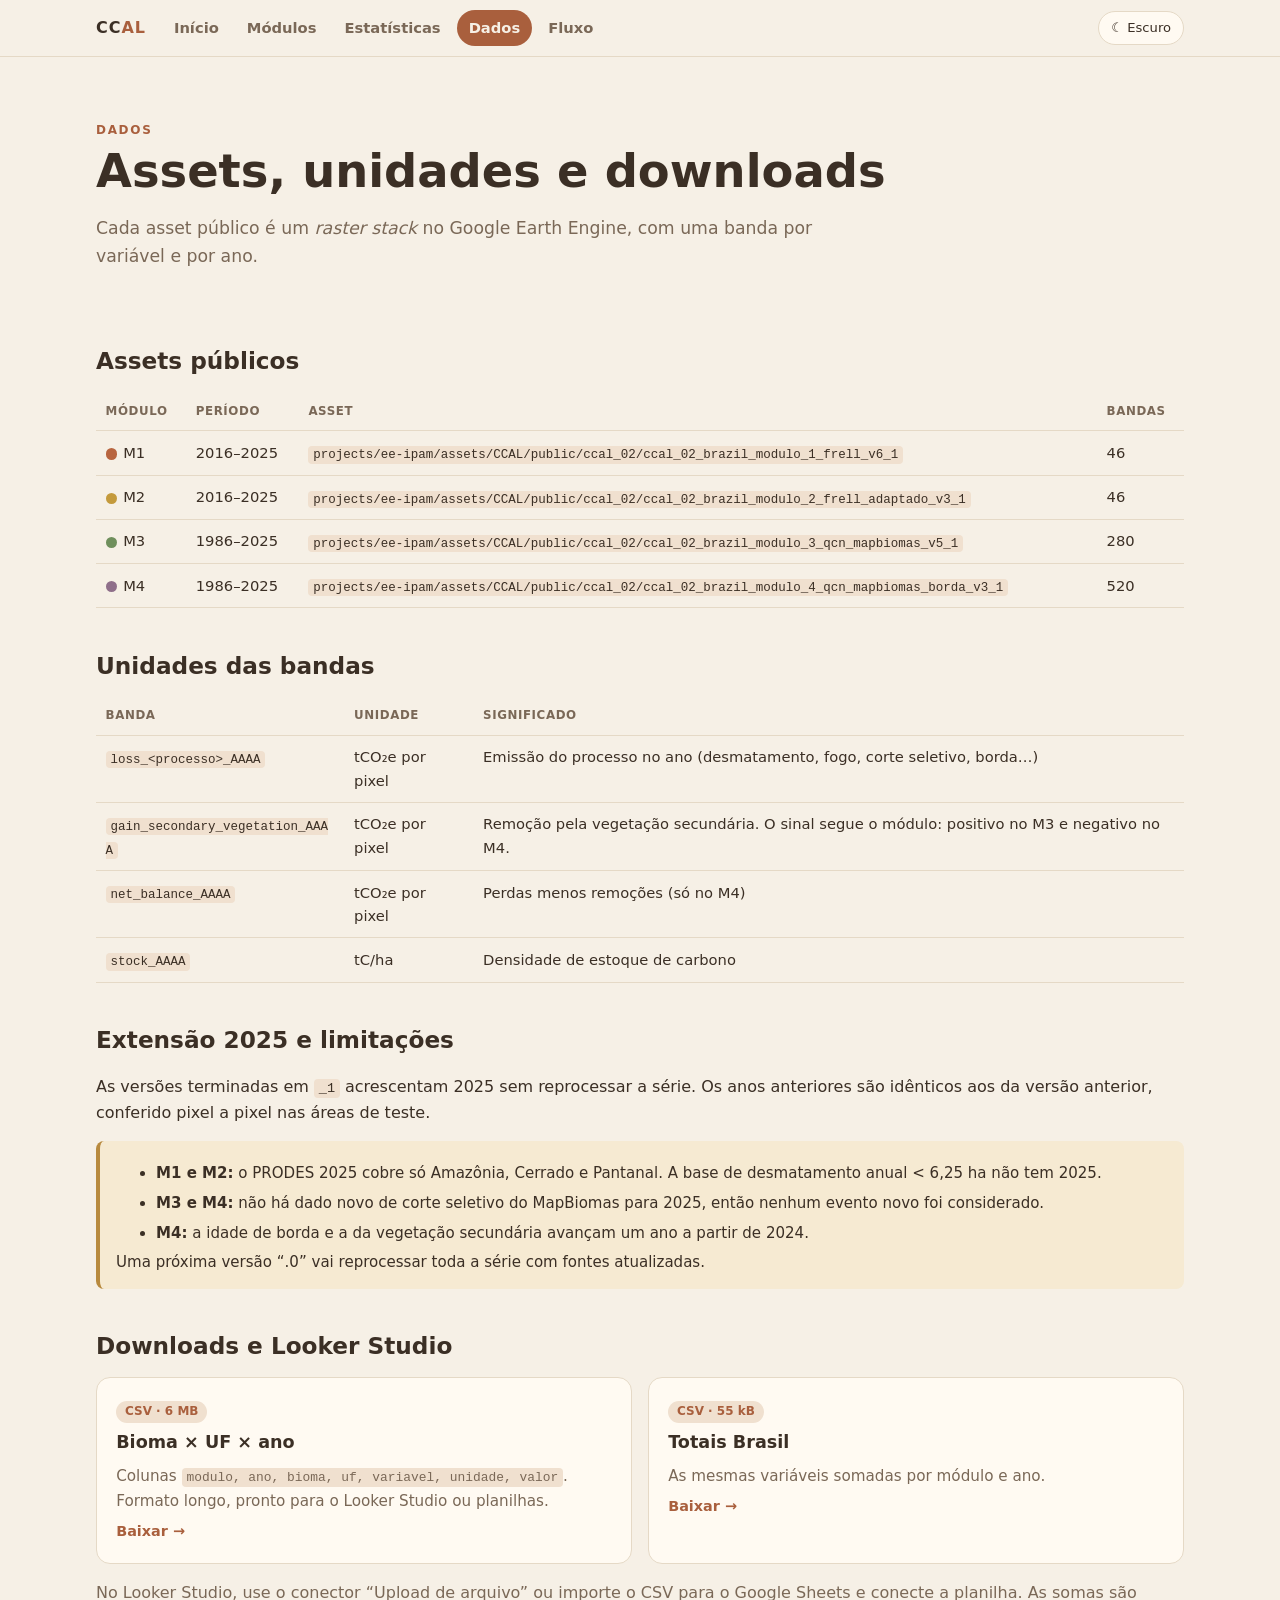
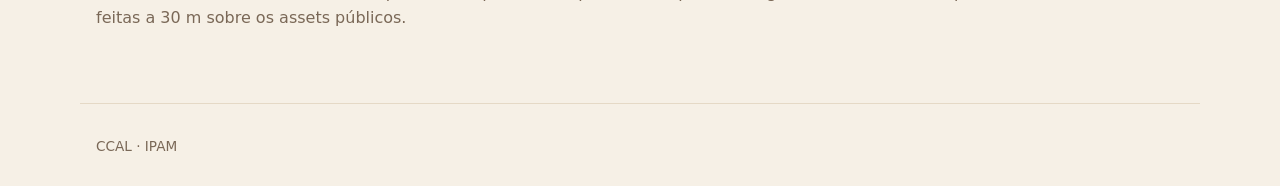
==== docs/dados.html @ ed3338f5 "Site: home com navegação entre páginas (Módulos, Estatísticas, Dados, Fluxo) e CSS/JS comuns Co-Auth" ====
<!doctype html>
<html lang="pt-BR">
<head>
<meta charset="utf-8">
<meta name="viewport" content="width=device-width, initial-scale=1">
<title>CCAL · Dados</title>
<link rel="stylesheet" href="assets/site.css">
</head>
<body>
<script src="assets/site.js"></script>
<main>
  <section class="hero">
    <div class="eyebrow">Dados</div>
    <h1>Assets, unidades e downloads</h1>
    <p class="lead">Cada asset público é um <em>raster stack</em> no Google Earth Engine, com uma banda por variável e por ano.</p>
  </section>

  <h2>Assets públicos</h2>
  <div class="table-wrap"><table>
    <thead><tr><th>Módulo</th><th>Período</th><th>Asset</th><th>Bandas</th></tr></thead>
    <tbody>
      <tr><td><span class="dot" style="background:var(--m1)"></span>M1</td><td>2016–2025</td><td><code>projects/ee-ipam/assets/CCAL/public/ccal_02/ccal_02_brazil_modulo_1_frell_v6_1</code></td><td>46</td></tr>
      <tr><td><span class="dot" style="background:var(--m2)"></span>M2</td><td>2016–2025</td><td><code>projects/ee-ipam/assets/CCAL/public/ccal_02/ccal_02_brazil_modulo_2_frell_adaptado_v3_1</code></td><td>46</td></tr>
      <tr><td><span class="dot" style="background:var(--m3)"></span>M3</td><td>1986–2025</td><td><code>projects/ee-ipam/assets/CCAL/public/ccal_02/ccal_02_brazil_modulo_3_qcn_mapbiomas_v5_1</code></td><td>280</td></tr>
      <tr><td><span class="dot" style="background:var(--m4)"></span>M4</td><td>1986–2025</td><td><code>projects/ee-ipam/assets/CCAL/public/ccal_02/ccal_02_brazil_modulo_4_qcn_mapbiomas_borda_v3_1</code></td><td>520</td></tr>
    </tbody>
  </table></div>

  <h2>Unidades das bandas</h2>
  <div class="table-wrap"><table>
    <thead><tr><th>Banda</th><th>Unidade</th><th>Significado</th></tr></thead>
    <tbody>
      <tr><td><code>loss_&lt;processo&gt;_AAAA</code></td><td>tCO₂e por pixel</td><td>Emissão do processo no ano (desmatamento, fogo, corte seletivo, borda…)</td></tr>
      <tr><td><code>gain_secondary_vegetation_AAAA</code></td><td>tCO₂e por pixel</td><td>Remoção pela vegetação secundária. O sinal segue o módulo: positivo no M3 e negativo no M4.</td></tr>
      <tr><td><code>net_balance_AAAA</code></td><td>tCO₂e por pixel</td><td>Perdas menos remoções (só no M4)</td></tr>
      <tr><td><code>stock_AAAA</code></td><td>tC/ha</td><td>Densidade de estoque de carbono</td></tr>
    </tbody>
  </table></div>

  <h2 id="limitacoes">Extensão 2025 e limitações</h2>
  <p>As versões terminadas em <code>_1</code> acrescentam 2025 sem reprocessar a série. Os anos anteriores são idênticos aos da versão anterior, conferido pixel a pixel nas áreas de teste.</p>
  <div class="note"><ul style="margin:.2rem 0">
    <li><strong>M1 e M2:</strong> o PRODES 2025 cobre só Amazônia, Cerrado e Pantanal. A base de desmatamento anual &lt; 6,25 ha não tem 2025.</li>
    <li><strong>M3 e M4:</strong> não há dado novo de corte seletivo do MapBiomas para 2025, então nenhum evento novo foi considerado.</li>
    <li><strong>M4:</strong> a idade de borda e a da vegetação secundária avançam um ano a partir de 2024.</li>
  </ul>Uma próxima versão “.0” vai reprocessar toda a série com fontes atualizadas.</div>

  <h2>Downloads e Looker Studio</h2>
  <div class="grid">
    <a class="card" href="data/ccal_estatisticas_bioma_uf.csv"><span class="tag">CSV · 6 MB</span><h3>Bioma × UF × ano</h3><p>Colunas <code>modulo, ano, bioma, uf, variavel, unidade, valor</code>. Formato longo, pronto para o Looker Studio ou planilhas.</p><span class="go">Baixar →</span></a>
    <a class="card" href="data/ccal_estatisticas_brasil.csv"><span class="tag">CSV · 55 kB</span><h3>Totais Brasil</h3><p>As mesmas variáveis somadas por módulo e ano.</p><span class="go">Baixar →</span></a>
  </div>
  <p class="muted">No Looker Studio, use o conector “Upload de arquivo” ou importe o CSV para o Google Sheets e conecte a planilha. As somas são feitas a 30 m sobre os assets públicos.</p>
</main>
<footer>CCAL · IPAM</footer>
</body>
</html>
---- docs/assets/site.css ----
:root{--ink:#3b2f25;--muted:#7a6857;--paper:#f6f0e6;--card:#fffaf2;--line:#e5d9c6;--accent:#a95f3d;--soft:#f0e0cf;
--amber:#b88a3e;--amber-soft:#f6ead2;--m1:#b8653f;--m2:#c49a3c;--m3:#6f8f5c;--m4:#8f6f8a}
:root[data-theme=dark]{--ink:#f1e6d6;--muted:#c4b29d;--paper:#352b24;--card:#41352c;--line:#5a4a3d;--accent:#e2a17c;--soft:#4d3d31;
--amber:#d9b26a;--amber-soft:#4a3d2a;--m1:#e59a72;--m2:#e2c06f;--m3:#a9c58f;--m4:#c9a3c2}
*{box-sizing:border-box}
body{margin:0;background:var(--paper);color:var(--ink);font:16px/1.6 system-ui,-apple-system,"Segoe UI",sans-serif}
a{color:var(--accent)}
.top{position:sticky;top:0;z-index:10;background:var(--paper);border-bottom:1px solid var(--line)}
.top-in{max-width:1120px;margin:auto;padding:.6rem 1rem;display:flex;align-items:center;gap:1rem}
.brand{font-weight:800;letter-spacing:.06em;text-decoration:none;color:var(--ink);white-space:nowrap}
.brand span{color:var(--accent)}
.top nav{display:flex;gap:.25rem;overflow-x:auto;flex:1;scrollbar-width:none}
.top nav a{padding:.4rem .75rem;border-radius:999px;text-decoration:none;color:var(--muted);font-weight:650;font-size:.92rem;white-space:nowrap}
.top nav a:hover{background:var(--soft);color:var(--ink)}
.top nav a[aria-current=page]{background:var(--accent);color:var(--paper)}
.theme{border:1px solid var(--line);background:var(--card);color:var(--ink);border-radius:999px;padding:.35rem .75rem;font:inherit;font-size:.82rem;cursor:pointer;white-space:nowrap}
main,.wrap{max-width:1120px;margin:auto;padding:1.5rem 1rem 3.5rem}
.hero{padding:2.5rem 0 1rem}
.eyebrow{text-transform:uppercase;letter-spacing:.14em;font-size:.75rem;font-weight:750;color:var(--accent)}
h1{font-size:clamp(1.8rem,4.5vw,2.9rem);line-height:1.12;margin:.4rem 0 1rem}
h2{font-size:1.45rem;margin:2.4rem 0 .8rem}
.lead{max-width:70ch;color:var(--muted);font-size:1.08rem}
.muted{color:var(--muted)}
.grid{display:grid;grid-template-columns:repeat(auto-fit,minmax(240px,1fr));gap:1rem}
.card{background:var(--card);border:1px solid var(--line);border-radius:14px;padding:1.2rem;margin:0}
.card h3{margin:.3rem 0 .5rem;font-size:1.1rem}
.card p{margin:.3rem 0;color:var(--muted);font-size:.95rem}
a.card{text-decoration:none;color:var(--ink);display:block;transition:transform .15s,border-color .15s}
a.card:hover{transform:translateY(-2px);border-color:var(--accent)}
a.card .go{color:var(--accent);font-weight:700;font-size:.9rem}
.tag{display:inline-block;font-size:.75rem;font-weight:700;padding:.1rem .55rem;border-radius:99px;background:var(--soft);color:var(--accent)}
.dot{display:inline-block;width:.7rem;height:.7rem;border-radius:50%;margin-right:.4rem;vertical-align:middle}
.cta{display:flex;flex-wrap:wrap;gap:.7rem;margin-top:1.4rem}
.cta a{padding:.65rem 1.1rem;border-radius:999px;border:1px solid var(--accent);text-decoration:none;font-weight:700}
.cta a.primary{background:var(--accent);color:var(--paper)}
code{font-size:.85em;background:var(--soft);padding:.1rem .3rem;border-radius:4px;overflow-wrap:anywhere}
.table-wrap{overflow-x:auto}
table{width:100%;border-collapse:collapse;font-size:.92rem;min-width:560px}
th,td{text-align:left;padding:.6rem;border-bottom:1px solid var(--line);vertical-align:top}
th{font-size:.74rem;text-transform:uppercase;letter-spacing:.05em;color:var(--muted)}
.note{background:var(--amber-soft);border-left:4px solid var(--amber);padding:.9rem 1rem;border-radius:8px;font-size:.94rem}
ol li,ul li{margin:.35rem 0}
footer{max-width:1120px;margin:auto;padding:2rem 1rem;color:var(--muted);font-size:.85rem;border-top:1px solid var(--line)}
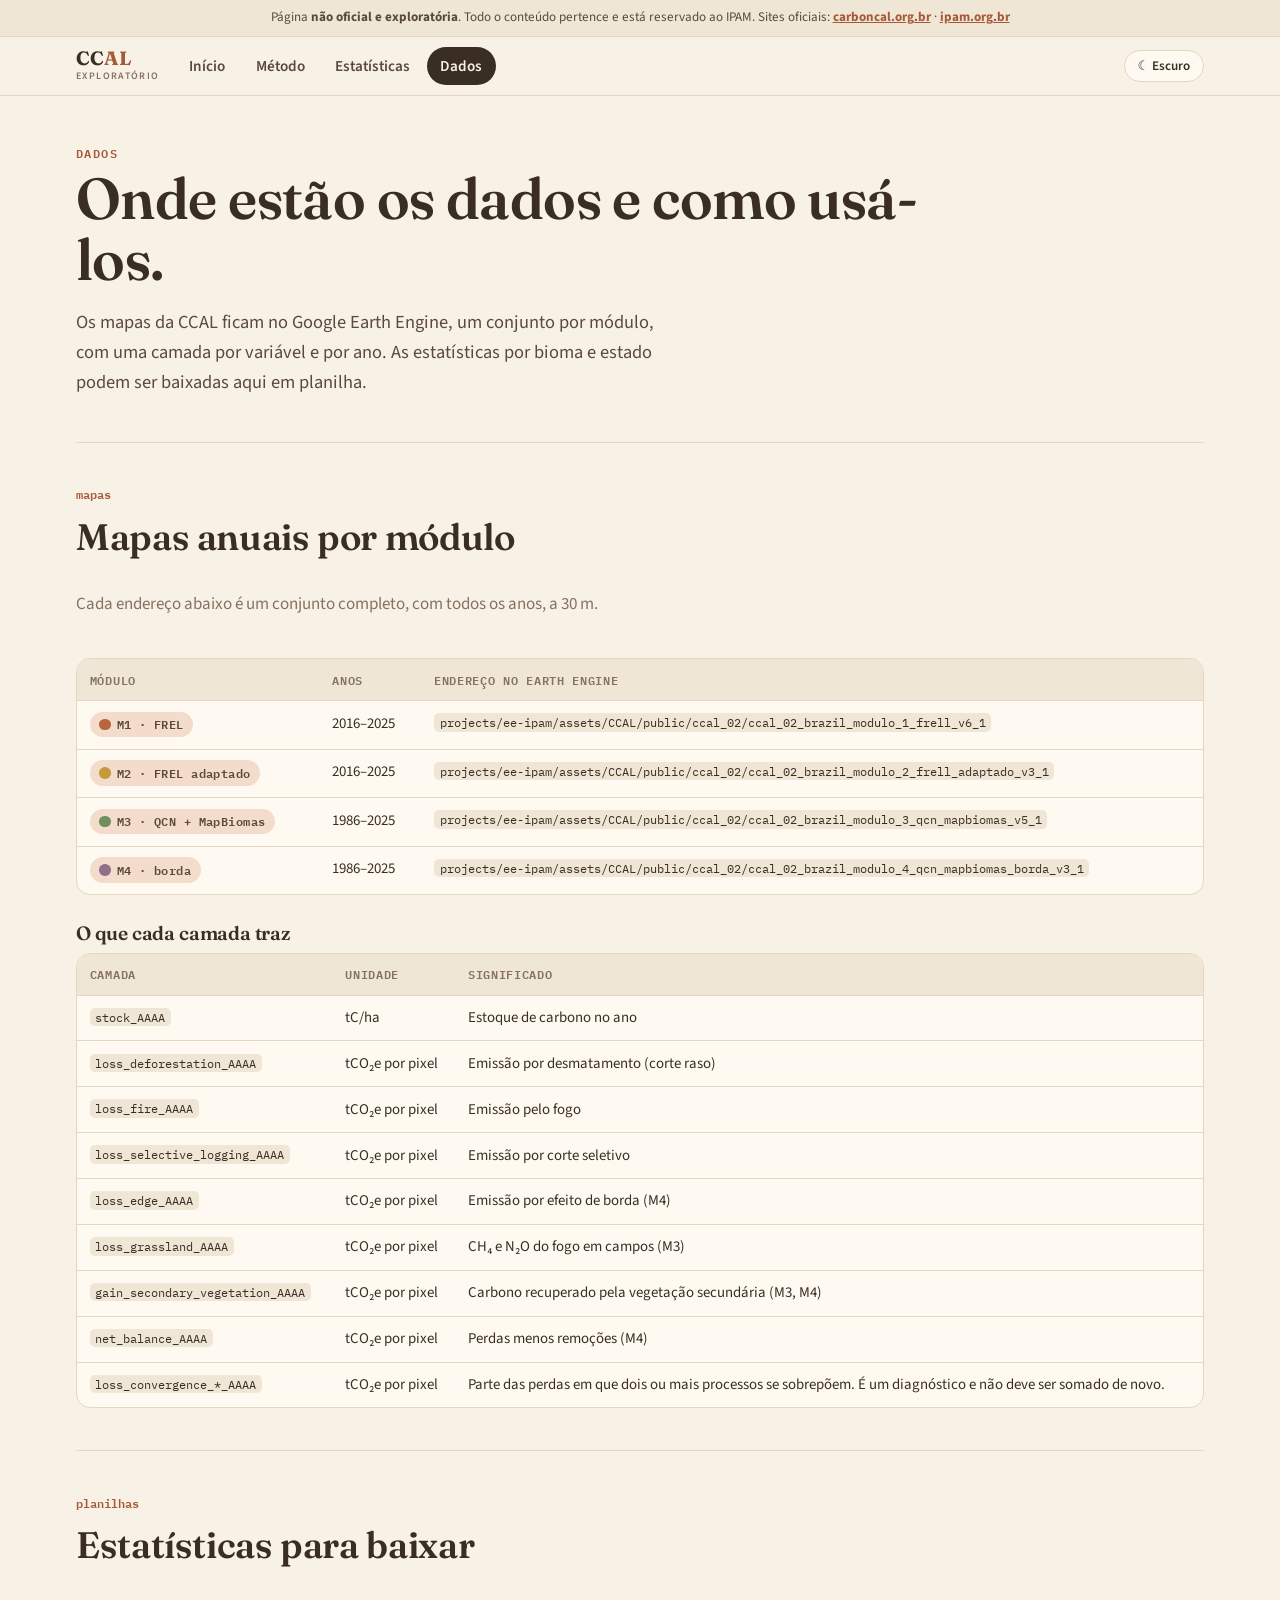
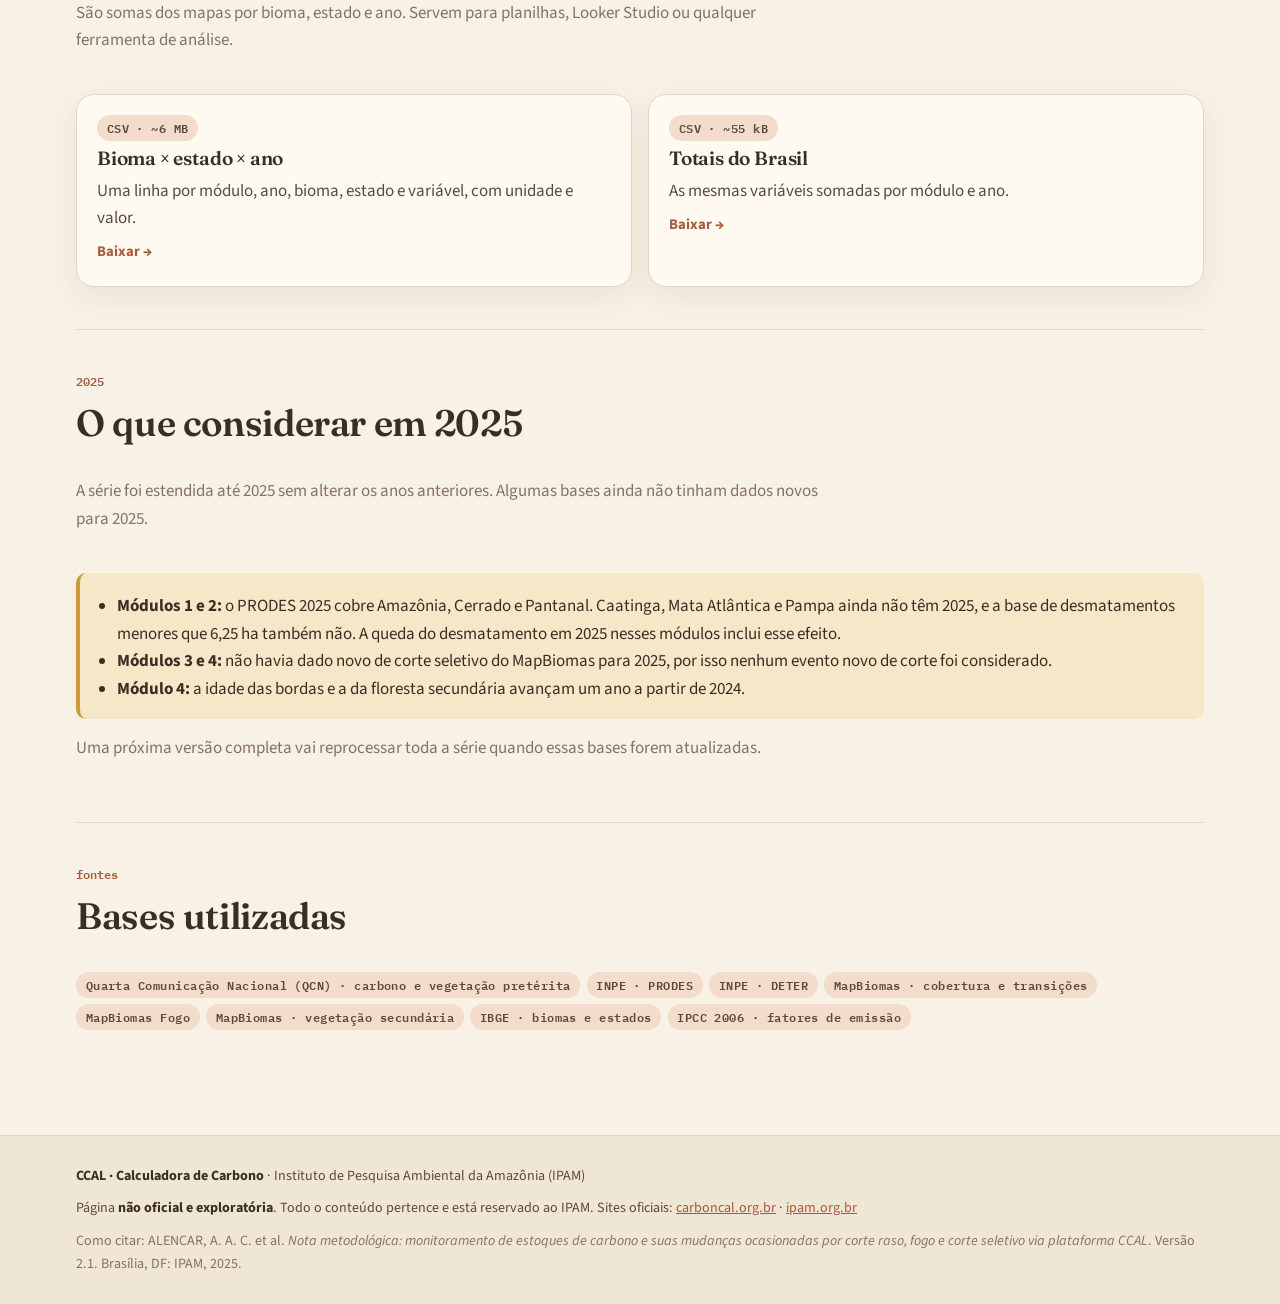
==== commit 2a8a7334: "Site exploratório reestruturado para público externo - Início, Método, Estatísticas e Dados; aviso d" ====
--- a/docs/dados.html
+++ b/docs/dados.html
@@ -4,6 +4,8 @@
 <meta charset="utf-8">
 <meta name="viewport" content="width=device-width, initial-scale=1">
 <title>CCAL · Dados</title>
+<link rel="preconnect" href="https://fonts.googleapis.com"><link rel="preconnect" href="https://fonts.gstatic.com" crossorigin>
+<link href="https://fonts.googleapis.com/css2?family=Fraunces:opsz,wght@9..144,500;9..144,600&family=IBM+Plex+Mono:wght@500;600&family=Source+Sans+3:wght@400;600;700&display=swap" rel="stylesheet">
 <link rel="stylesheet" href="assets/site.css">
 </head>
 <body>
@@ -11,47 +13,67 @@
 <main>
   <section class="hero">
     <div class="eyebrow">Dados</div>
-    <h1>Assets, unidades e downloads</h1>
-    <p class="lead">Cada asset público é um <em>raster stack</em> no Google Earth Engine, com uma banda por variável e por ano.</p>
+    <h1>Onde estão os dados e como usá-los.</h1>
+    <p class="lead">Os mapas da CCAL ficam no Google Earth Engine, um conjunto por módulo, com uma camada por variável e por ano. As estatísticas por bioma e estado podem ser baixadas aqui em planilha.</p>
   </section>
 
-  <h2>Assets públicos</h2>
-  <div class="table-wrap"><table>
-    <thead><tr><th>Módulo</th><th>Período</th><th>Asset</th><th>Bandas</th></tr></thead>
-    <tbody>
-      <tr><td><span class="dot" style="background:var(--m1)"></span>M1</td><td>2016–2025</td><td><code>projects/ee-ipam/assets/CCAL/public/ccal_02/ccal_02_brazil_modulo_1_frell_v6_1</code></td><td>46</td></tr>
-      <tr><td><span class="dot" style="background:var(--m2)"></span>M2</td><td>2016–2025</td><td><code>projects/ee-ipam/assets/CCAL/public/ccal_02/ccal_02_brazil_modulo_2_frell_adaptado_v3_1</code></td><td>46</td></tr>
-      <tr><td><span class="dot" style="background:var(--m3)"></span>M3</td><td>1986–2025</td><td><code>projects/ee-ipam/assets/CCAL/public/ccal_02/ccal_02_brazil_modulo_3_qcn_mapbiomas_v5_1</code></td><td>280</td></tr>
-      <tr><td><span class="dot" style="background:var(--m4)"></span>M4</td><td>1986–2025</td><td><code>projects/ee-ipam/assets/CCAL/public/ccal_02/ccal_02_brazil_modulo_4_qcn_mapbiomas_borda_v3_1</code></td><td>520</td></tr>
-    </tbody>
-  </table></div>
+  <section class="block">
+    <div class="sec-head"><span class="num">mapas</span><h2>Mapas anuais por módulo</h2>
+      <p class="muted">Cada endereço abaixo é um conjunto completo, com todos os anos, a 30 m.</p></div>
+    <div class="table-wrap"><table>
+      <thead><tr><th>Módulo</th><th>Anos</th><th>Endereço no Earth Engine</th></tr></thead>
+      <tbody>
+        <tr><td><span class="tag"><i class="dot" style="background:var(--m1)"></i>M1 · FREL</span></td><td>2016–2025</td><td><code>projects/ee-ipam/assets/CCAL/public/ccal_02/ccal_02_brazil_modulo_1_frell_v6_1</code></td></tr>
+        <tr><td><span class="tag"><i class="dot" style="background:var(--m2)"></i>M2 · FREL adaptado</span></td><td>2016–2025</td><td><code>projects/ee-ipam/assets/CCAL/public/ccal_02/ccal_02_brazil_modulo_2_frell_adaptado_v3_1</code></td></tr>
+        <tr><td><span class="tag"><i class="dot" style="background:var(--m3)"></i>M3 · QCN + MapBiomas</span></td><td>1986–2025</td><td><code>projects/ee-ipam/assets/CCAL/public/ccal_02/ccal_02_brazil_modulo_3_qcn_mapbiomas_v5_1</code></td></tr>
+        <tr><td><span class="tag"><i class="dot" style="background:var(--m4)"></i>M4 · borda</span></td><td>1986–2025</td><td><code>projects/ee-ipam/assets/CCAL/public/ccal_02/ccal_02_brazil_modulo_4_qcn_mapbiomas_borda_v3_1</code></td></tr>
+      </tbody>
+    </table></div>
+    <h3 style="margin-top:1.6rem">O que cada camada traz</h3>
+    <div class="table-wrap"><table>
+      <thead><tr><th>Camada</th><th>Unidade</th><th>Significado</th></tr></thead>
+      <tbody>
+        <tr><td><code>stock_AAAA</code></td><td>tC/ha</td><td>Estoque de carbono no ano</td></tr>
+        <tr><td><code>loss_deforestation_AAAA</code></td><td>tCO₂e por pixel</td><td>Emissão por desmatamento (corte raso)</td></tr>
+        <tr><td><code>loss_fire_AAAA</code></td><td>tCO₂e por pixel</td><td>Emissão pelo fogo</td></tr>
+        <tr><td><code>loss_selective_logging_AAAA</code></td><td>tCO₂e por pixel</td><td>Emissão por corte seletivo</td></tr>
+        <tr><td><code>loss_edge_AAAA</code></td><td>tCO₂e por pixel</td><td>Emissão por efeito de borda (M4)</td></tr>
+        <tr><td><code>loss_grassland_AAAA</code></td><td>tCO₂e por pixel</td><td>CH₄ e N₂O do fogo em campos (M3)</td></tr>
+        <tr><td><code>gain_secondary_vegetation_AAAA</code></td><td>tCO₂e por pixel</td><td>Carbono recuperado pela vegetação secundária (M3, M4)</td></tr>
+        <tr><td><code>net_balance_AAAA</code></td><td>tCO₂e por pixel</td><td>Perdas menos remoções (M4)</td></tr>
+        <tr><td><code>loss_convergence_*_AAAA</code></td><td>tCO₂e por pixel</td><td>Parte das perdas em que dois ou mais processos se sobrepõem. É um diagnóstico e não deve ser somado de novo.</td></tr>
+      </tbody>
+    </table></div>
+  </section>
 
-  <h2>Unidades das bandas</h2>
-  <div class="table-wrap"><table>
-    <thead><tr><th>Banda</th><th>Unidade</th><th>Significado</th></tr></thead>
-    <tbody>
-      <tr><td><code>loss_&lt;processo&gt;_AAAA</code></td><td>tCO₂e por pixel</td><td>Emissão do processo no ano (desmatamento, fogo, corte seletivo, borda…)</td></tr>
-      <tr><td><code>gain_secondary_vegetation_AAAA</code></td><td>tCO₂e por pixel</td><td>Remoção pela vegetação secundária. O sinal segue o módulo: positivo no M3 e negativo no M4.</td></tr>
-      <tr><td><code>net_balance_AAAA</code></td><td>tCO₂e por pixel</td><td>Perdas menos remoções (só no M4)</td></tr>
-      <tr><td><code>stock_AAAA</code></td><td>tC/ha</td><td>Densidade de estoque de carbono</td></tr>
-    </tbody>
-  </table></div>
+  <section class="block" id="planilhas">
+    <div class="sec-head"><span class="num">planilhas</span><h2>Estatísticas para baixar</h2>
+      <p class="muted">São somas dos mapas por bioma, estado e ano. Servem para planilhas, Looker Studio ou qualquer ferramenta de análise.</p></div>
+    <div class="grid two">
+      <a class="card" href="data/ccal_estatisticas_bioma_uf.csv"><span class="tag">CSV · ~6 MB</span><h3>Bioma × estado × ano</h3><p>Uma linha por módulo, ano, bioma, estado e variável, com unidade e valor.</p><span class="go">Baixar →</span></a>
+      <a class="card" href="data/ccal_estatisticas_brasil.csv"><span class="tag">CSV · ~55 kB</span><h3>Totais do Brasil</h3><p>As mesmas variáveis somadas por módulo e ano.</p><span class="go">Baixar →</span></a>
+    </div>
+  </section>
 
-  <h2 id="limitacoes">Extensão 2025 e limitações</h2>
-  <p>As versões terminadas em <code>_1</code> acrescentam 2025 sem reprocessar a série. Os anos anteriores são idênticos aos da versão anterior, conferido pixel a pixel nas áreas de teste.</p>
-  <div class="note"><ul style="margin:.2rem 0">
-    <li><strong>M1 e M2:</strong> o PRODES 2025 cobre só Amazônia, Cerrado e Pantanal. A base de desmatamento anual &lt; 6,25 ha não tem 2025.</li>
-    <li><strong>M3 e M4:</strong> não há dado novo de corte seletivo do MapBiomas para 2025, então nenhum evento novo foi considerado.</li>
-    <li><strong>M4:</strong> a idade de borda e a da vegetação secundária avançam um ano a partir de 2024.</li>
-  </ul>Uma próxima versão “.0” vai reprocessar toda a série com fontes atualizadas.</div>
+  <section class="block" id="limitacoes">
+    <div class="sec-head"><span class="num">2025</span><h2>O que considerar em 2025</h2>
+      <p class="muted">A série foi estendida até 2025 sem alterar os anos anteriores. Algumas bases ainda não tinham dados novos para 2025.</p></div>
+    <div class="note"><ul>
+      <li><strong>Módulos 1 e 2:</strong> o PRODES 2025 cobre Amazônia, Cerrado e Pantanal. Caatinga, Mata Atlântica e Pampa ainda não têm 2025, e a base de desmatamentos menores que 6,25 ha também não. A queda do desmatamento em 2025 nesses módulos inclui esse efeito.</li>
+      <li><strong>Módulos 3 e 4:</strong> não havia dado novo de corte seletivo do MapBiomas para 2025, por isso nenhum evento novo de corte foi considerado.</li>
+      <li><strong>Módulo 4:</strong> a idade das bordas e a da floresta secundária avançam um ano a partir de 2024.</li>
+    </ul></div>
+    <p class="muted" style="margin-top:1rem">Uma próxima versão completa vai reprocessar toda a série quando essas bases forem atualizadas.</p>
+  </section>
 
-  <h2>Downloads e Looker Studio</h2>
-  <div class="grid">
-    <a class="card" href="data/ccal_estatisticas_bioma_uf.csv"><span class="tag">CSV · 6 MB</span><h3>Bioma × UF × ano</h3><p>Colunas <code>modulo, ano, bioma, uf, variavel, unidade, valor</code>. Formato longo, pronto para o Looker Studio ou planilhas.</p><span class="go">Baixar →</span></a>
-    <a class="card" href="data/ccal_estatisticas_brasil.csv"><span class="tag">CSV · 55 kB</span><h3>Totais Brasil</h3><p>As mesmas variáveis somadas por módulo e ano.</p><span class="go">Baixar →</span></a>
-  </div>
-  <p class="muted">No Looker Studio, use o conector “Upload de arquivo” ou importe o CSV para o Google Sheets e conecte a planilha. As somas são feitas a 30 m sobre os assets públicos.</p>
+  <section class="block">
+    <div class="sec-head"><span class="num">fontes</span><h2>Bases utilizadas</h2></div>
+    <div class="chips">
+      <span class="tag">Quarta Comunicação Nacional (QCN) · carbono e vegetação pretérita</span><span class="tag">INPE · PRODES</span><span class="tag">INPE · DETER</span>
+      <span class="tag">MapBiomas · cobertura e transições</span><span class="tag">MapBiomas Fogo</span><span class="tag">MapBiomas · vegetação secundária</span>
+      <span class="tag">IBGE · biomas e estados</span><span class="tag">IPCC 2006 · fatores de emissão</span>
+    </div>
+  </section>
 </main>
-<footer>CCAL · IPAM</footer>
 </body>
 </html>
--- a/docs/assets/site.css
+++ b/docs/assets/site.css
@@ -1,43 +1,86 @@
-:root{--ink:#3b2f25;--muted:#7a6857;--paper:#f6f0e6;--card:#fffaf2;--line:#e5d9c6;--accent:#a95f3d;--soft:#f0e0cf;
---amber:#b88a3e;--amber-soft:#f6ead2;--m1:#b8653f;--m2:#c49a3c;--m3:#6f8f5c;--m4:#8f6f8a}
-:root[data-theme=dark]{--ink:#f1e6d6;--muted:#c4b29d;--paper:#352b24;--card:#41352c;--line:#5a4a3d;--accent:#e2a17c;--soft:#4d3d31;
---amber:#d9b26a;--amber-soft:#4a3d2a;--m1:#e59a72;--m2:#e2c06f;--m3:#a9c58f;--m4:#c9a3c2}
+/* CCAL · site exploratório. Tema claro terroso/pastel (padrão) e escuro terroso. */
+:root{
+  --ink:#3a2e24;--ink-2:#5b4a3b;--muted:#86725f;--paper:#f7f1e6;--paper-2:#efe6d6;--card:#fffaf1;--line:#e4d6c0;
+  --accent:#a65a38;--accent-soft:#f3dccb;--sand:#e9d8b9;
+  --clay:#b8653f;--ochre:#c49a3c;--sage:#6f8f5c;--mauve:#8f6f8a;--sky:#6f8fa6;--rose:#c27b7b;
+  --m1:var(--clay);--m2:var(--ochre);--m3:var(--sage);--m4:var(--mauve);
+  --fire:#c8642f;--logging:#8a6a3f;--defor:#7a3f2c;--regen:#6f8f5c;--edge:#8f6f8a;--grass:#c9a54a;--stock:#5d7f6e;
+  --warn-bg:#f6e7c8;--warn-line:#c99a3e;
+  --shadow:0 10px 30px rgba(90,60,30,.08);
+  --display:"Fraunces",Georgia,"Times New Roman",serif;
+  --body:"Source Sans 3",system-ui,-apple-system,"Segoe UI",sans-serif;
+  --mono:"IBM Plex Mono",ui-monospace,Consolas,monospace;
+}
+:root[data-theme=dark]{
+  --ink:#f2e7d7;--ink-2:#e0d0bb;--muted:#c3ae96;--paper:#33291f;--paper-2:#3b3026;--card:#43372c;--line:#5c4b3c;
+  --accent:#e3a37d;--accent-soft:#5a4232;--sand:#5a4a37;
+  --clay:#e39a74;--ochre:#e2c06f;--sage:#a9c58f;--mauve:#c9a3c2;--sky:#a3bfd2;--rose:#e0a3a3;
+  --fire:#ee9a64;--logging:#d2ad78;--defor:#e08b6f;--regen:#a9c58f;--edge:#c9a3c2;--grass:#e6c977;--stock:#9cc3b0;
+  --warn-bg:#4d3d26;--warn-line:#d9b26a;--shadow:0 10px 30px rgba(0,0,0,.25);
+}
 *{box-sizing:border-box}
-body{margin:0;background:var(--paper);color:var(--ink);font:16px/1.6 system-ui,-apple-system,"Segoe UI",sans-serif}
+html{scroll-behavior:smooth}
+body{margin:0;background:var(--paper);color:var(--ink);font:17px/1.62 var(--body);-webkit-font-smoothing:antialiased}
 a{color:var(--accent)}
-.top{position:sticky;top:0;z-index:10;background:var(--paper);border-bottom:1px solid var(--line)}
-.top-in{max-width:1120px;margin:auto;padding:.6rem 1rem;display:flex;align-items:center;gap:1rem}
-.brand{font-weight:800;letter-spacing:.06em;text-decoration:none;color:var(--ink);white-space:nowrap}
+img,svg{max-width:100%}
+.notice{background:var(--paper-2);border-bottom:1px solid var(--line);color:var(--ink-2);font-size:.82rem;text-align:center;padding:.45rem 1rem}
+.notice a{font-weight:700}
+.top{position:sticky;top:0;z-index:20;background:color-mix(in srgb,var(--paper) 92%,transparent);backdrop-filter:blur(8px);border-bottom:1px solid var(--line)}
+.top-in{max-width:1160px;margin:auto;padding:.65rem 1rem;display:flex;align-items:center;gap:1rem}
+.brand{font:700 1.2rem/1 var(--display);text-decoration:none;color:var(--ink);white-space:nowrap}
 .brand span{color:var(--accent)}
-.top nav{display:flex;gap:.25rem;overflow-x:auto;flex:1;scrollbar-width:none}
-.top nav a{padding:.4rem .75rem;border-radius:999px;text-decoration:none;color:var(--muted);font-weight:650;font-size:.92rem;white-space:nowrap}
-.top nav a:hover{background:var(--soft);color:var(--ink)}
-.top nav a[aria-current=page]{background:var(--accent);color:var(--paper)}
-.theme{border:1px solid var(--line);background:var(--card);color:var(--ink);border-radius:999px;padding:.35rem .75rem;font:inherit;font-size:.82rem;cursor:pointer;white-space:nowrap}
-main,.wrap{max-width:1120px;margin:auto;padding:1.5rem 1rem 3.5rem}
-.hero{padding:2.5rem 0 1rem}
-.eyebrow{text-transform:uppercase;letter-spacing:.14em;font-size:.75rem;font-weight:750;color:var(--accent)}
-h1{font-size:clamp(1.8rem,4.5vw,2.9rem);line-height:1.12;margin:.4rem 0 1rem}
-h2{font-size:1.45rem;margin:2.4rem 0 .8rem}
-.lead{max-width:70ch;color:var(--muted);font-size:1.08rem}
+.brand small{display:block;font:600 .62rem/1.2 var(--body);letter-spacing:.14em;text-transform:uppercase;color:var(--muted);margin-top:.2rem}
+.top nav{display:flex;gap:.2rem;overflow-x:auto;flex:1;scrollbar-width:none}
+.top nav a{padding:.42rem .85rem;border-radius:999px;text-decoration:none;color:var(--ink-2);font-weight:600;font-size:.95rem;white-space:nowrap}
+.top nav a:hover{background:var(--accent-soft)}
+.top nav a[aria-current=page]{background:var(--ink);color:var(--paper)}
+.theme{border:1px solid var(--line);background:var(--card);color:var(--ink);border-radius:999px;padding:.38rem .8rem;font:600 .82rem var(--body);cursor:pointer;white-space:nowrap}
+main{max-width:1160px;margin:auto;padding:0 1rem 4rem}
+.hero{padding:3.2rem 0 1.6rem;max-width:860px}
+.eyebrow{font:600 .74rem/1 var(--mono);letter-spacing:.12em;text-transform:uppercase;color:var(--accent)}
+h1,h2,h3{font-family:var(--display);font-weight:600;letter-spacing:-.01em;color:var(--ink)}
+h1{font-size:clamp(2.1rem,5.4vw,3.6rem);line-height:1.05;margin:.6rem 0 1rem}
+h2{font-size:clamp(1.6rem,3.4vw,2.3rem);line-height:1.12;margin:.4rem 0 .8rem}
+h3{font-size:1.2rem;line-height:1.25;margin:.2rem 0 .5rem}
+.lead{font-size:1.15rem;color:var(--ink-2);max-width:68ch}
 .muted{color:var(--muted)}
-.grid{display:grid;grid-template-columns:repeat(auto-fit,minmax(240px,1fr));gap:1rem}
-.card{background:var(--card);border:1px solid var(--line);border-radius:14px;padding:1.2rem;margin:0}
-.card h3{margin:.3rem 0 .5rem;font-size:1.1rem}
-.card p{margin:.3rem 0;color:var(--muted);font-size:.95rem}
-a.card{text-decoration:none;color:var(--ink);display:block;transition:transform .15s,border-color .15s}
-a.card:hover{transform:translateY(-2px);border-color:var(--accent)}
-a.card .go{color:var(--accent);font-weight:700;font-size:.9rem}
-.tag{display:inline-block;font-size:.75rem;font-weight:700;padding:.1rem .55rem;border-radius:99px;background:var(--soft);color:var(--accent)}
-.dot{display:inline-block;width:.7rem;height:.7rem;border-radius:50%;margin-right:.4rem;vertical-align:middle}
-.cta{display:flex;flex-wrap:wrap;gap:.7rem;margin-top:1.4rem}
-.cta a{padding:.65rem 1.1rem;border-radius:999px;border:1px solid var(--accent);text-decoration:none;font-weight:700}
-.cta a.primary{background:var(--accent);color:var(--paper)}
-code{font-size:.85em;background:var(--soft);padding:.1rem .3rem;border-radius:4px;overflow-wrap:anywhere}
-.table-wrap{overflow-x:auto}
-table{width:100%;border-collapse:collapse;font-size:.92rem;min-width:560px}
-th,td{text-align:left;padding:.6rem;border-bottom:1px solid var(--line);vertical-align:top}
-th{font-size:.74rem;text-transform:uppercase;letter-spacing:.05em;color:var(--muted)}
-.note{background:var(--amber-soft);border-left:4px solid var(--amber);padding:.9rem 1rem;border-radius:8px;font-size:.94rem}
-ol li,ul li{margin:.35rem 0}
-footer{max-width:1120px;margin:auto;padding:2rem 1rem;color:var(--muted);font-size:.85rem;border-top:1px solid var(--line)}
+.small{font-size:.88rem}
+section.block{padding:2.6rem 0;border-top:1px solid var(--line)}
+.sec-head{display:grid;grid-template-columns:minmax(0,1fr);gap:.3rem;margin-bottom:1.4rem;max-width:760px}
+.sec-head .num{font:600 .78rem var(--mono);color:var(--accent)}
+.grid{display:grid;grid-template-columns:repeat(auto-fit,minmax(min(230px,100%),1fr));gap:1rem}
+.grid.two{grid-template-columns:repeat(auto-fit,minmax(min(320px,100%),1fr))}
+.card{background:var(--card);border:1px solid var(--line);border-radius:18px;padding:1.25rem;box-shadow:var(--shadow)}
+.card p{margin:.35rem 0;color:var(--ink-2)}
+a.card{display:block;text-decoration:none;color:var(--ink);transition:transform .15s,border-color .15s}
+a.card:hover{transform:translateY(-3px);border-color:var(--accent)}
+.go{font-weight:700;color:var(--accent);font-size:.92rem}
+.tag{display:inline-flex;align-items:center;gap:.35rem;font:600 .72rem var(--mono);letter-spacing:.04em;padding:.18rem .6rem;border-radius:99px;background:var(--accent-soft);color:var(--ink-2)}
+.dot{display:inline-block;width:.72rem;height:.72rem;border-radius:50%;flex:none}
+.big{font:600 clamp(1.8rem,4vw,2.5rem)/1.05 var(--display);color:var(--ink)}
+.cta{display:flex;flex-wrap:wrap;gap:.7rem;margin-top:1.5rem}
+.btn{display:inline-block;padding:.7rem 1.2rem;border-radius:999px;border:1px solid var(--ink);text-decoration:none;font-weight:700;color:var(--ink)}
+.btn.primary{background:var(--ink);color:var(--paper)}
+code{font:.84em var(--mono);background:var(--paper-2);padding:.08rem .35rem;border-radius:5px;overflow-wrap:anywhere}
+.table-wrap{overflow-x:auto;border:1px solid var(--line);border-radius:14px;background:var(--card)}
+table{width:100%;border-collapse:collapse;font-size:.93rem;min-width:560px}
+th,td{text-align:left;padding:.65rem .8rem;border-bottom:1px solid var(--line);vertical-align:top}
+tr:last-child td{border-bottom:0}
+th{font:600 .72rem var(--mono);letter-spacing:.06em;text-transform:uppercase;color:var(--muted);background:var(--paper-2)}
+.note{background:var(--warn-bg);border-left:4px solid var(--warn-line);padding:1rem 1.1rem;border-radius:10px;color:var(--ink)}
+.note ul{margin:.3rem 0 0;padding-left:1.2rem}
+.chips{display:flex;flex-wrap:wrap;gap:.4rem}
+.seg{display:inline-flex;flex-wrap:wrap;gap:.3rem;background:var(--paper-2);padding:.25rem;border-radius:999px;border:1px solid var(--line)}
+.seg button{border:0;background:transparent;color:var(--ink-2);font:600 .88rem var(--body);padding:.4rem .85rem;border-radius:999px;cursor:pointer}
+.seg button:hover{background:var(--card)}
+.seg button[aria-pressed=true]{background:var(--ink);color:var(--paper)}
+.seg.wrap{border-radius:16px}
+.flabel{display:block;font:600 .7rem var(--mono);letter-spacing:.08em;text-transform:uppercase;color:var(--muted);margin:0 0 .35rem .2rem}
+.chart-box{position:relative;height:340px}
+footer.site{border-top:1px solid var(--line);background:var(--paper-2);color:var(--ink-2);font-size:.88rem}
+footer.site .in{max-width:1160px;margin:auto;padding:1.8rem 1rem;display:grid;gap:.6rem}
+footer.site strong{color:var(--ink)}
+@media (max-width:640px){body{font-size:16px}.hero{padding-top:2rem}.chart-box{height:280px}.theme .tl{display:none}.top-in{gap:.5rem}.brand small{display:none}.top nav a{padding:.4rem .6rem;font-size:.9rem}}
+body{overflow-x:hidden}
+.grid>*,.card,main>*{min-width:0}
+@media (max-width:640px){.top nav a[href="index.html"]{display:none}}
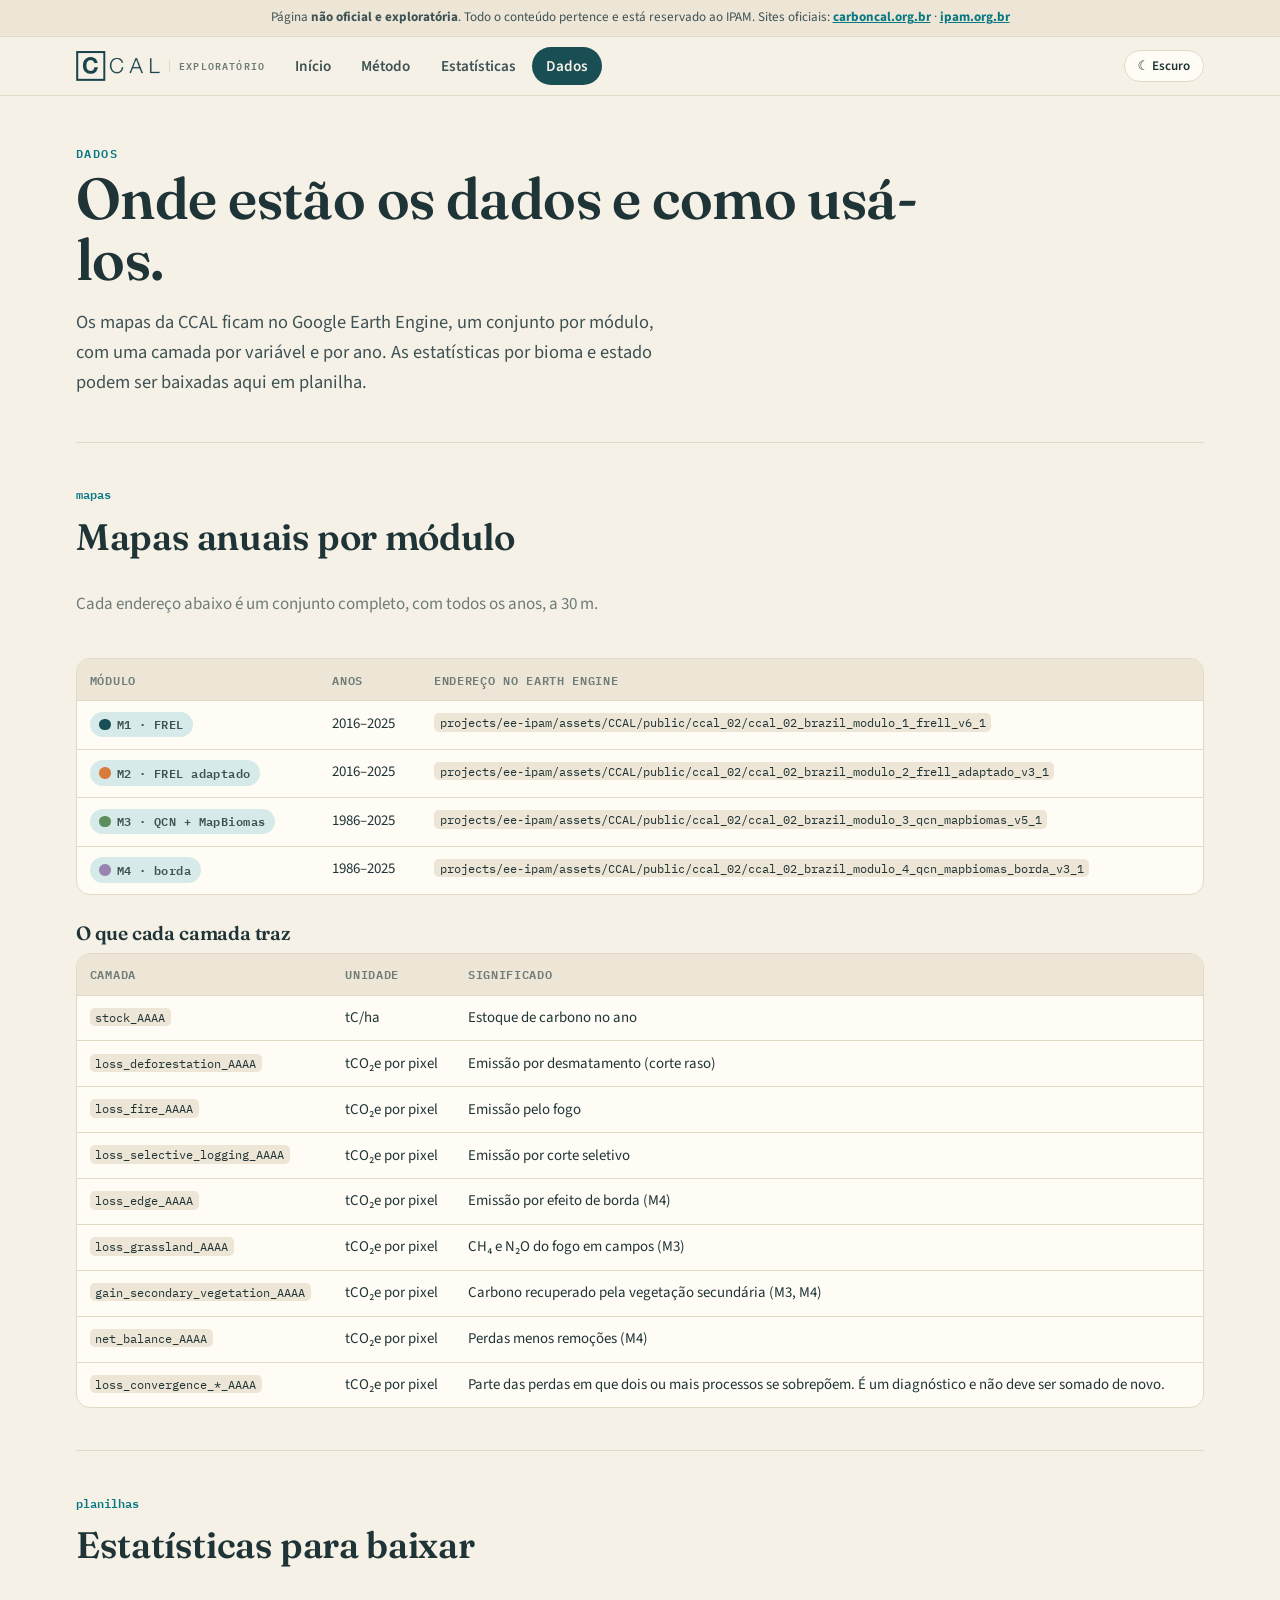
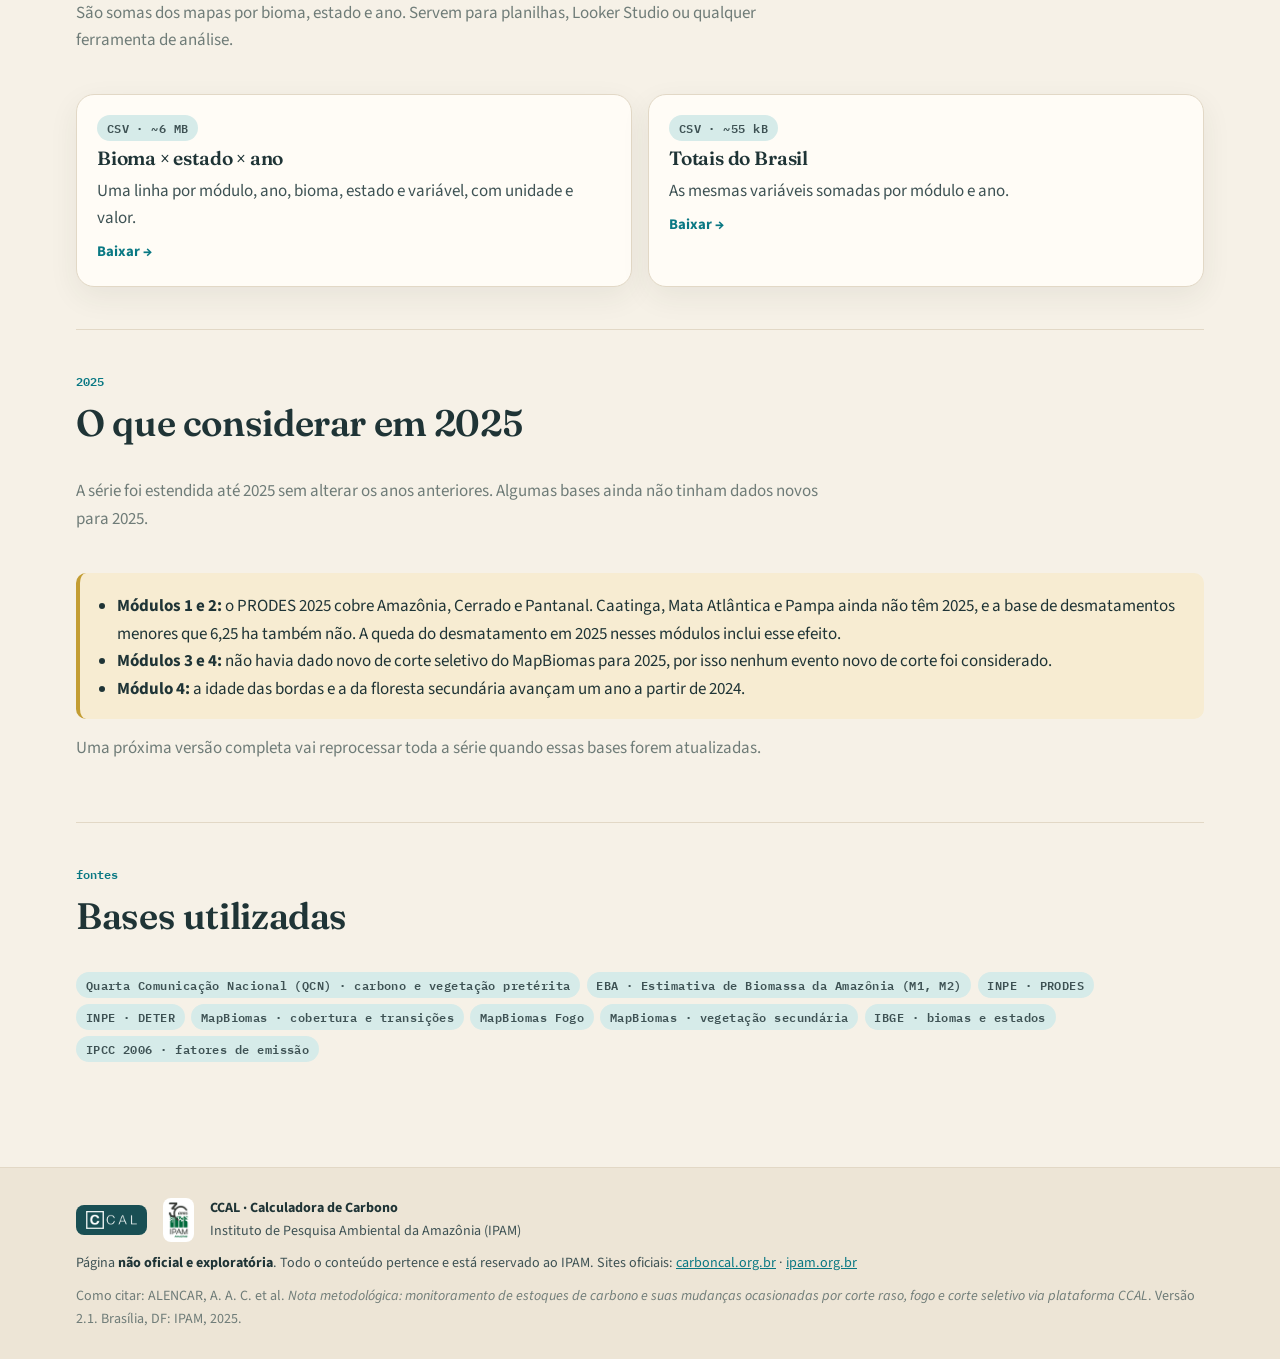
==== commit b4c4de43: "Site: base de carbono do M1/M2 é a EBA na Amazônia e a QCN nos demais biomas Co-Authored-By: Claude " ====
--- a/docs/dados.html
+++ b/docs/dados.html
@@ -69,7 +69,7 @@
   <section class="block">
     <div class="sec-head"><span class="num">fontes</span><h2>Bases utilizadas</h2></div>
     <div class="chips">
-      <span class="tag">Quarta Comunicação Nacional (QCN) · carbono e vegetação pretérita</span><span class="tag">INPE · PRODES</span><span class="tag">INPE · DETER</span>
+      <span class="tag">Quarta Comunicação Nacional (QCN) · carbono e vegetação pretérita</span><span class="tag">EBA · Estimativa de Biomassa da Amazônia (M1, M2)</span><span class="tag">INPE · PRODES</span><span class="tag">INPE · DETER</span>
       <span class="tag">MapBiomas · cobertura e transições</span><span class="tag">MapBiomas Fogo</span><span class="tag">MapBiomas · vegetação secundária</span>
       <span class="tag">IBGE · biomas e estados</span><span class="tag">IPCC 2006 · fatores de emissão</span>
     </div>
--- a/docs/assets/site.css
+++ b/docs/assets/site.css
@@ -1,22 +1,23 @@
 /* CCAL · site exploratório. Tema claro terroso/pastel (padrão) e escuro terroso. */
 :root{
-  --ink:#3a2e24;--ink-2:#5b4a3b;--muted:#86725f;--paper:#f7f1e6;--paper-2:#efe6d6;--card:#fffaf1;--line:#e4d6c0;
-  --accent:#a65a38;--accent-soft:#f3dccb;--sand:#e9d8b9;
-  --clay:#b8653f;--ochre:#c49a3c;--sage:#6f8f5c;--mauve:#8f6f8a;--sky:#6f8fa6;--rose:#c27b7b;
-  --m1:var(--clay);--m2:var(--ochre);--m3:var(--sage);--m4:var(--mauve);
-  --fire:#c8642f;--logging:#8a6a3f;--defor:#7a3f2c;--regen:#6f8f5c;--edge:#8f6f8a;--grass:#c9a54a;--stock:#5d7f6e;
-  --warn-bg:#f6e7c8;--warn-line:#c99a3e;
-  --shadow:0 10px 30px rgba(90,60,30,.08);
+  --ink:#1f3436;--ink-2:#3e5254;--muted:#6f7c78;--paper:#f6f1e7;--paper-2:#ede5d6;--card:#fffcf6;--line:#e2d8c6;
+  --accent:#097883;--accent-soft:#d6ebe9;--brand:#194f54;--sand:#e8d9bd;
+  --clay:#c9765a;--ochre:#e4b949;--sage:#5d8c5d;--mauve:#9983b1;--sky:#a3c6e7;--rose:#c98f8f;
+  --m1:#194f54;--m2:#d87a3a;--m3:#5d8c5d;--m4:#9983b1;
+  --fire:#ef7a5a;--logging:#e4b949;--defor:#c98f8f;--regen:#5d8c5d;--edge:#9983b1;--grass:#c39d33;--stock:#357d7e;--net:#f29a2e;
+  --warn-bg:#f7ecd2;--warn-line:#c39d33;
+  --shadow:0 10px 30px rgba(40,50,40,.07);
   --display:"Fraunces",Georgia,"Times New Roman",serif;
   --body:"Source Sans 3",system-ui,-apple-system,"Segoe UI",sans-serif;
   --mono:"IBM Plex Mono",ui-monospace,Consolas,monospace;
 }
 :root[data-theme=dark]{
-  --ink:#f2e7d7;--ink-2:#e0d0bb;--muted:#c3ae96;--paper:#33291f;--paper-2:#3b3026;--card:#43372c;--line:#5c4b3c;
-  --accent:#e3a37d;--accent-soft:#5a4232;--sand:#5a4a37;
-  --clay:#e39a74;--ochre:#e2c06f;--sage:#a9c58f;--mauve:#c9a3c2;--sky:#a3bfd2;--rose:#e0a3a3;
-  --fire:#ee9a64;--logging:#d2ad78;--defor:#e08b6f;--regen:#a9c58f;--edge:#c9a3c2;--grass:#e6c977;--stock:#9cc3b0;
-  --warn-bg:#4d3d26;--warn-line:#d9b26a;--shadow:0 10px 30px rgba(0,0,0,.25);
+  --ink:#f1e8da;--ink-2:#ddd0bd;--muted:#bba892;--paper:#33291f;--paper-2:#3c3127;--card:#44382d;--line:#5d4c3d;
+  --accent:#7cc9c9;--accent-soft:#2f4a48;--brand:#9fd6d2;--sand:#5a4a37;
+  --clay:#e39a7c;--ochre:#efcd70;--sage:#9cc18f;--mauve:#c3aedb;--sky:#b9d5ef;--rose:#e4b0b0;
+  --m1:#7cc9c9;--m2:#f0a46d;--m3:#9cc18f;--m4:#c3aedb;
+  --fire:#f59a7f;--logging:#efcd70;--defor:#e4b0b0;--regen:#9cc18f;--edge:#c3aedb;--grass:#e2c56a;--stock:#8fcbc7;--net:#f7b866;
+  --warn-bg:#4d3d26;--warn-line:#e2c56a;--shadow:0 10px 30px rgba(0,0,0,.25);
 }
 *{box-sizing:border-box}
 html{scroll-behavior:smooth}
@@ -27,13 +28,14 @@
 .notice a{font-weight:700}
 .top{position:sticky;top:0;z-index:20;background:color-mix(in srgb,var(--paper) 92%,transparent);backdrop-filter:blur(8px);border-bottom:1px solid var(--line)}
 .top-in{max-width:1160px;margin:auto;padding:.65rem 1rem;display:flex;align-items:center;gap:1rem}
-.brand{font:700 1.2rem/1 var(--display);text-decoration:none;color:var(--ink);white-space:nowrap}
-.brand span{color:var(--accent)}
-.brand small{display:block;font:600 .62rem/1.2 var(--body);letter-spacing:.14em;text-transform:uppercase;color:var(--muted);margin-top:.2rem}
+.brand{display:flex;align-items:center;gap:.55rem;text-decoration:none;color:var(--ink);white-space:nowrap}
+.brand img{height:30px;width:auto;filter:brightness(0) saturate(100%) invert(22%) sepia(18%) saturate(1200%) hue-rotate(140deg)}
+:root[data-theme=dark] .brand img{filter:none}
+.brand small{font:600 .62rem/1.2 var(--mono);letter-spacing:.12em;text-transform:uppercase;color:var(--muted);border-left:1px solid var(--line);padding-left:.55rem}
 .top nav{display:flex;gap:.2rem;overflow-x:auto;flex:1;scrollbar-width:none}
 .top nav a{padding:.42rem .85rem;border-radius:999px;text-decoration:none;color:var(--ink-2);font-weight:600;font-size:.95rem;white-space:nowrap}
 .top nav a:hover{background:var(--accent-soft)}
-.top nav a[aria-current=page]{background:var(--ink);color:var(--paper)}
+.top nav a[aria-current=page]{background:var(--brand);color:var(--paper)}
 .theme{border:1px solid var(--line);background:var(--card);color:var(--ink);border-radius:999px;padding:.38rem .8rem;font:600 .82rem var(--body);cursor:pointer;white-space:nowrap}
 main{max-width:1160px;margin:auto;padding:0 1rem 4rem}
 .hero{padding:3.2rem 0 1.6rem;max-width:860px}
@@ -60,7 +62,7 @@
 .big{font:600 clamp(1.8rem,4vw,2.5rem)/1.05 var(--display);color:var(--ink)}
 .cta{display:flex;flex-wrap:wrap;gap:.7rem;margin-top:1.5rem}
 .btn{display:inline-block;padding:.7rem 1.2rem;border-radius:999px;border:1px solid var(--ink);text-decoration:none;font-weight:700;color:var(--ink)}
-.btn.primary{background:var(--ink);color:var(--paper)}
+.btn.primary{background:var(--brand);border-color:var(--brand);color:var(--paper)}
 code{font:.84em var(--mono);background:var(--paper-2);padding:.08rem .35rem;border-radius:5px;overflow-wrap:anywhere}
 .table-wrap{overflow-x:auto;border:1px solid var(--line);border-radius:14px;background:var(--card)}
 table{width:100%;border-collapse:collapse;font-size:.93rem;min-width:560px}
@@ -73,7 +75,7 @@
 .seg{display:inline-flex;flex-wrap:wrap;gap:.3rem;background:var(--paper-2);padding:.25rem;border-radius:999px;border:1px solid var(--line)}
 .seg button{border:0;background:transparent;color:var(--ink-2);font:600 .88rem var(--body);padding:.4rem .85rem;border-radius:999px;cursor:pointer}
 .seg button:hover{background:var(--card)}
-.seg button[aria-pressed=true]{background:var(--ink);color:var(--paper)}
+.seg button[aria-pressed=true]{background:var(--brand);color:var(--paper)}
 .seg.wrap{border-radius:16px}
 .flabel{display:block;font:600 .7rem var(--mono);letter-spacing:.08em;text-transform:uppercase;color:var(--muted);margin:0 0 .35rem .2rem}
 .chart-box{position:relative;height:340px}
@@ -84,3 +86,8 @@
 body{overflow-x:hidden}
 .grid>*,.card,main>*{min-width:0}
 @media (max-width:640px){.top nav a[href="index.html"]{display:none}}
+
+.foot-logos{display:flex;align-items:center;gap:1rem;flex-wrap:wrap}
+.foot-logos img{height:44px;width:auto;background:#fff;border-radius:8px;padding:4px}
+.foot-logos img.ccal{height:30px;background:var(--brand);padding:6px 10px}
+.seg button[aria-pressed=true] .dot{box-shadow:0 0 0 2px var(--paper)}
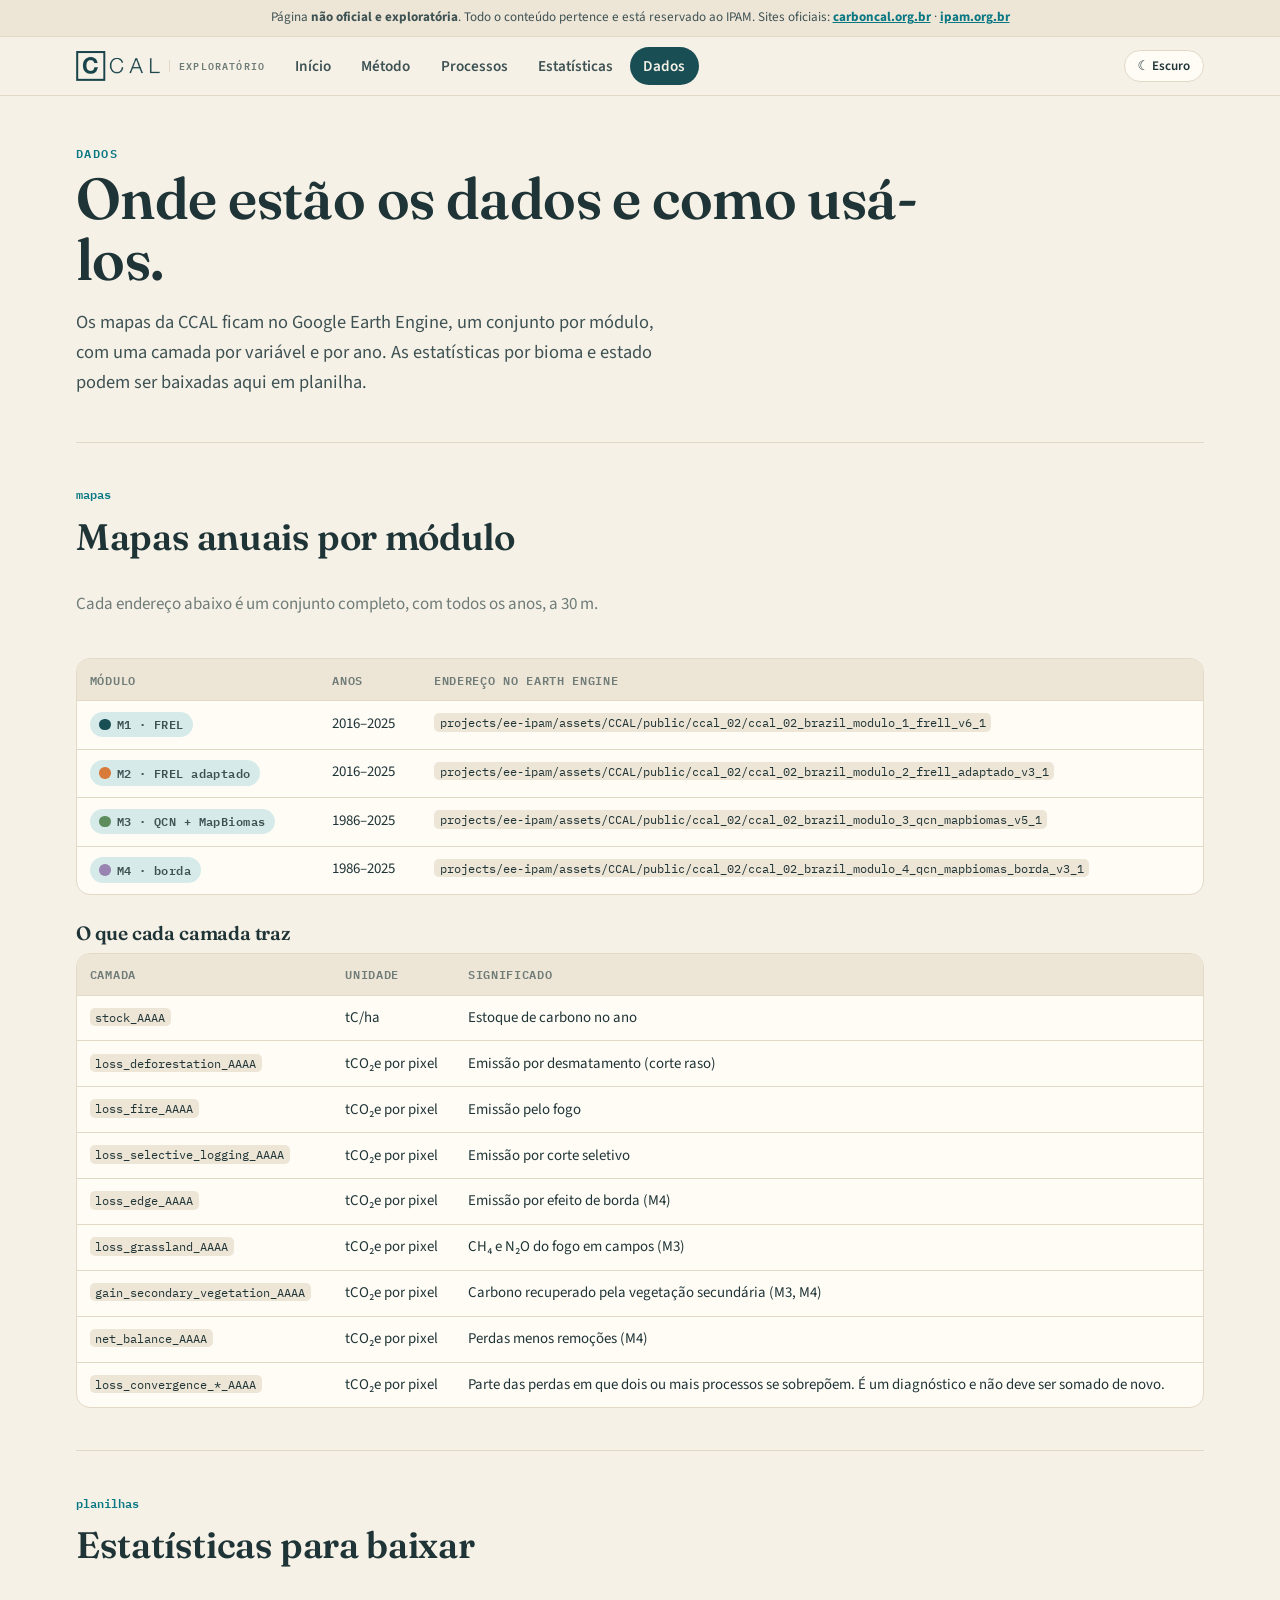
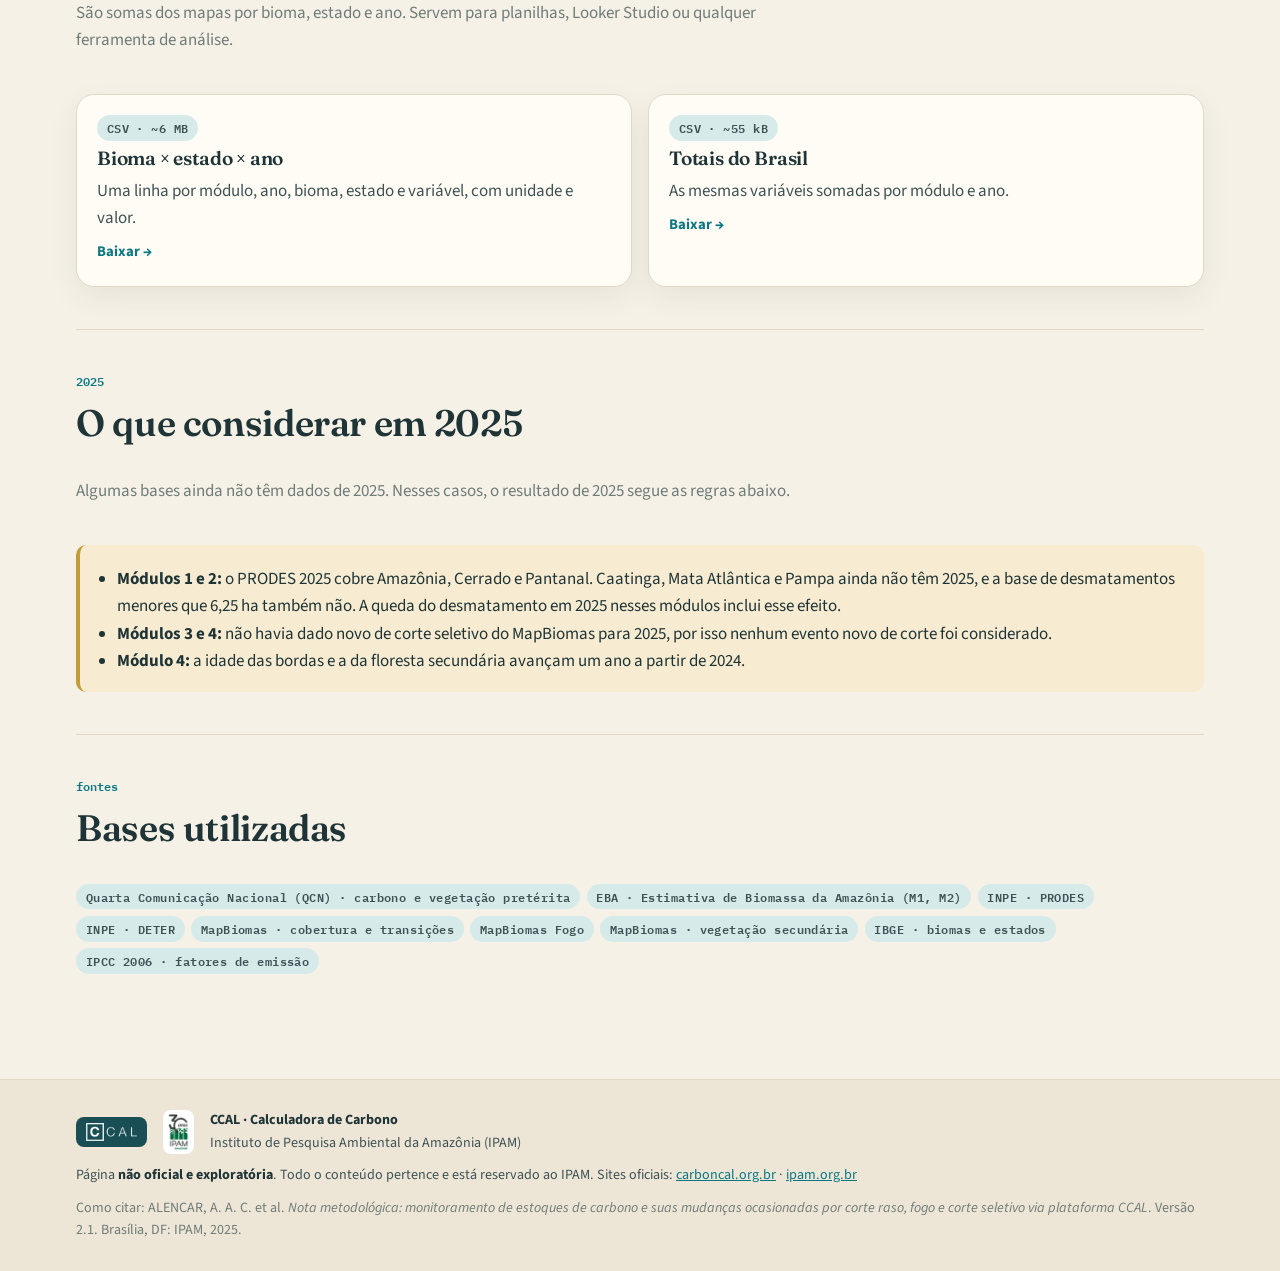
==== commit 38f5aaee: "Site: apresenta o produto atual, sem comparações entre versões Co-Authored-By: Claude Opus 5.5 <nore" ====
--- a/docs/dados.html
+++ b/docs/dados.html
@@ -57,13 +57,12 @@
 
   <section class="block" id="limitacoes">
     <div class="sec-head"><span class="num">2025</span><h2>O que considerar em 2025</h2>
-      <p class="muted">A série foi estendida até 2025 sem alterar os anos anteriores. Algumas bases ainda não tinham dados novos para 2025.</p></div>
+      <p class="muted">Algumas bases ainda não têm dados de 2025. Nesses casos, o resultado de 2025 segue as regras abaixo.</p></div>
     <div class="note"><ul>
       <li><strong>Módulos 1 e 2:</strong> o PRODES 2025 cobre Amazônia, Cerrado e Pantanal. Caatinga, Mata Atlântica e Pampa ainda não têm 2025, e a base de desmatamentos menores que 6,25 ha também não. A queda do desmatamento em 2025 nesses módulos inclui esse efeito.</li>
       <li><strong>Módulos 3 e 4:</strong> não havia dado novo de corte seletivo do MapBiomas para 2025, por isso nenhum evento novo de corte foi considerado.</li>
       <li><strong>Módulo 4:</strong> a idade das bordas e a da floresta secundária avançam um ano a partir de 2024.</li>
     </ul></div>
-    <p class="muted" style="margin-top:1rem">Uma próxima versão completa vai reprocessar toda a série quando essas bases forem atualizadas.</p>
   </section>
 
   <section class="block">
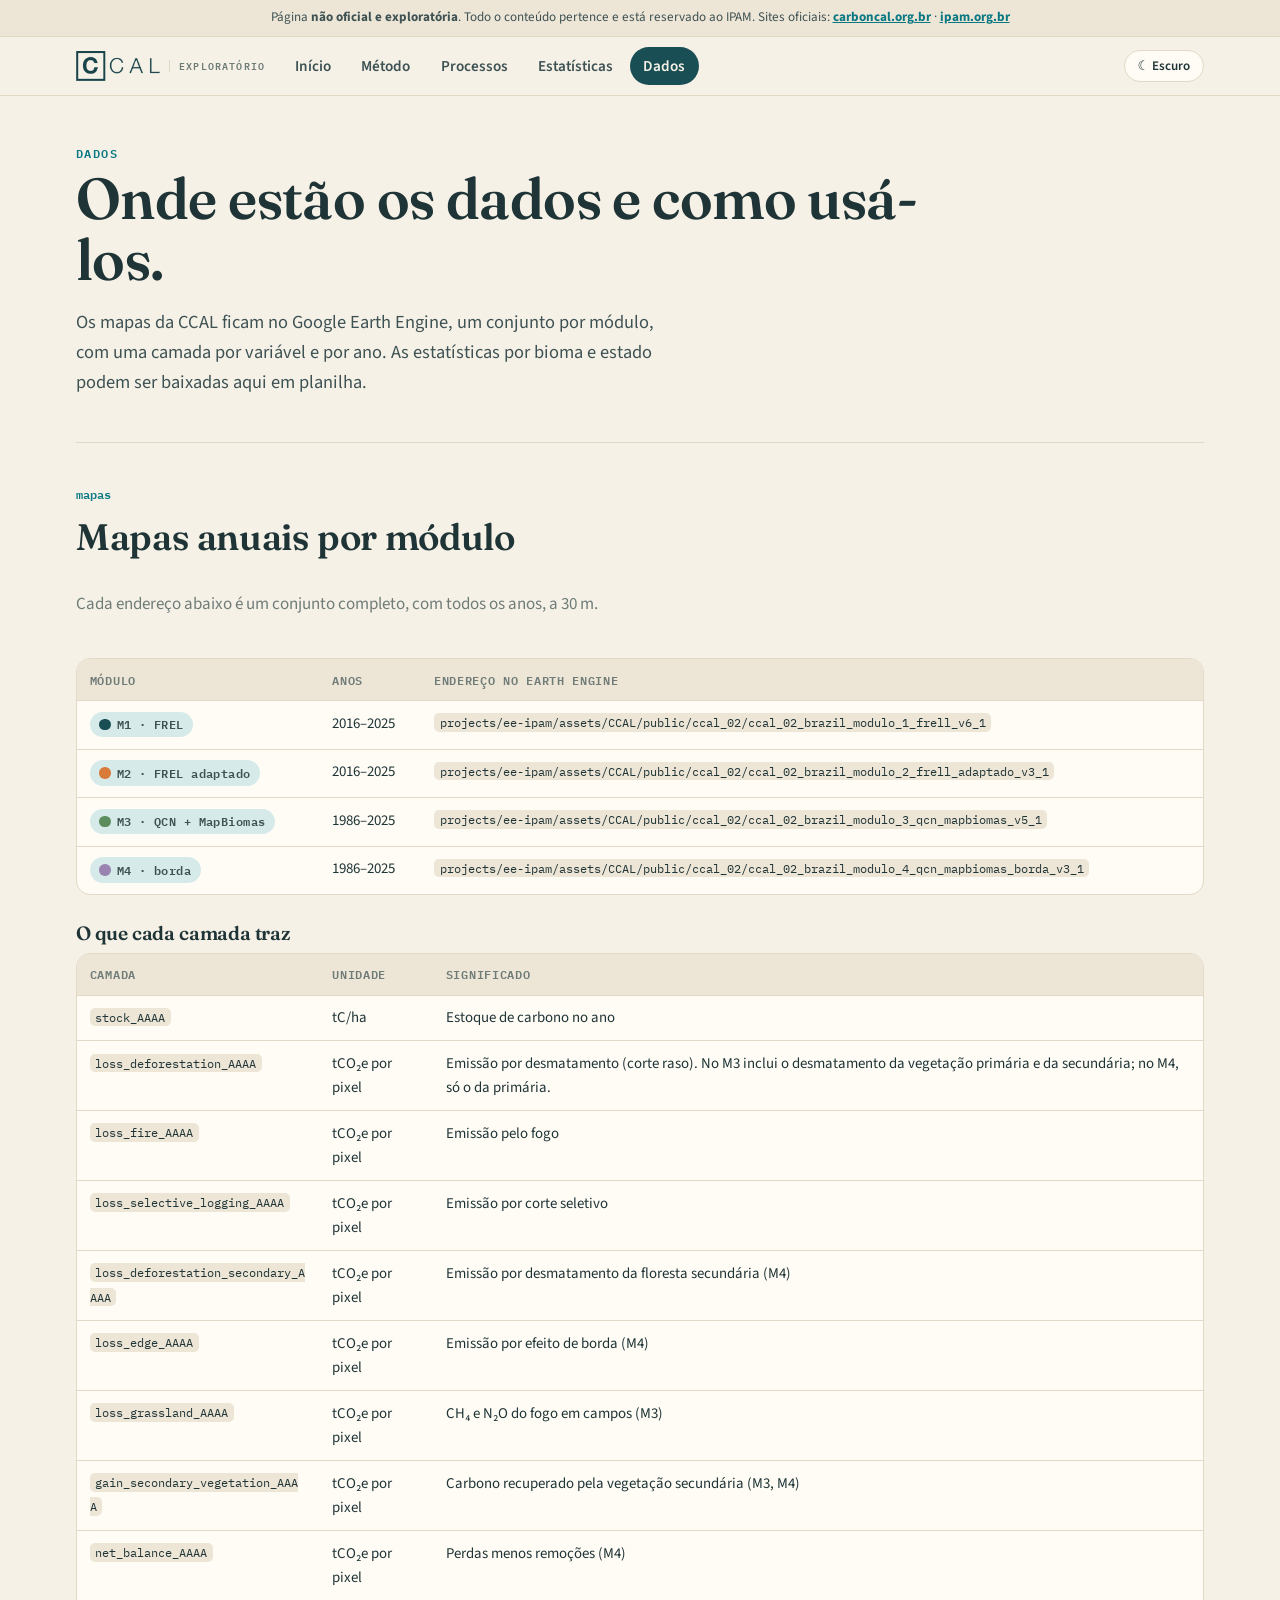
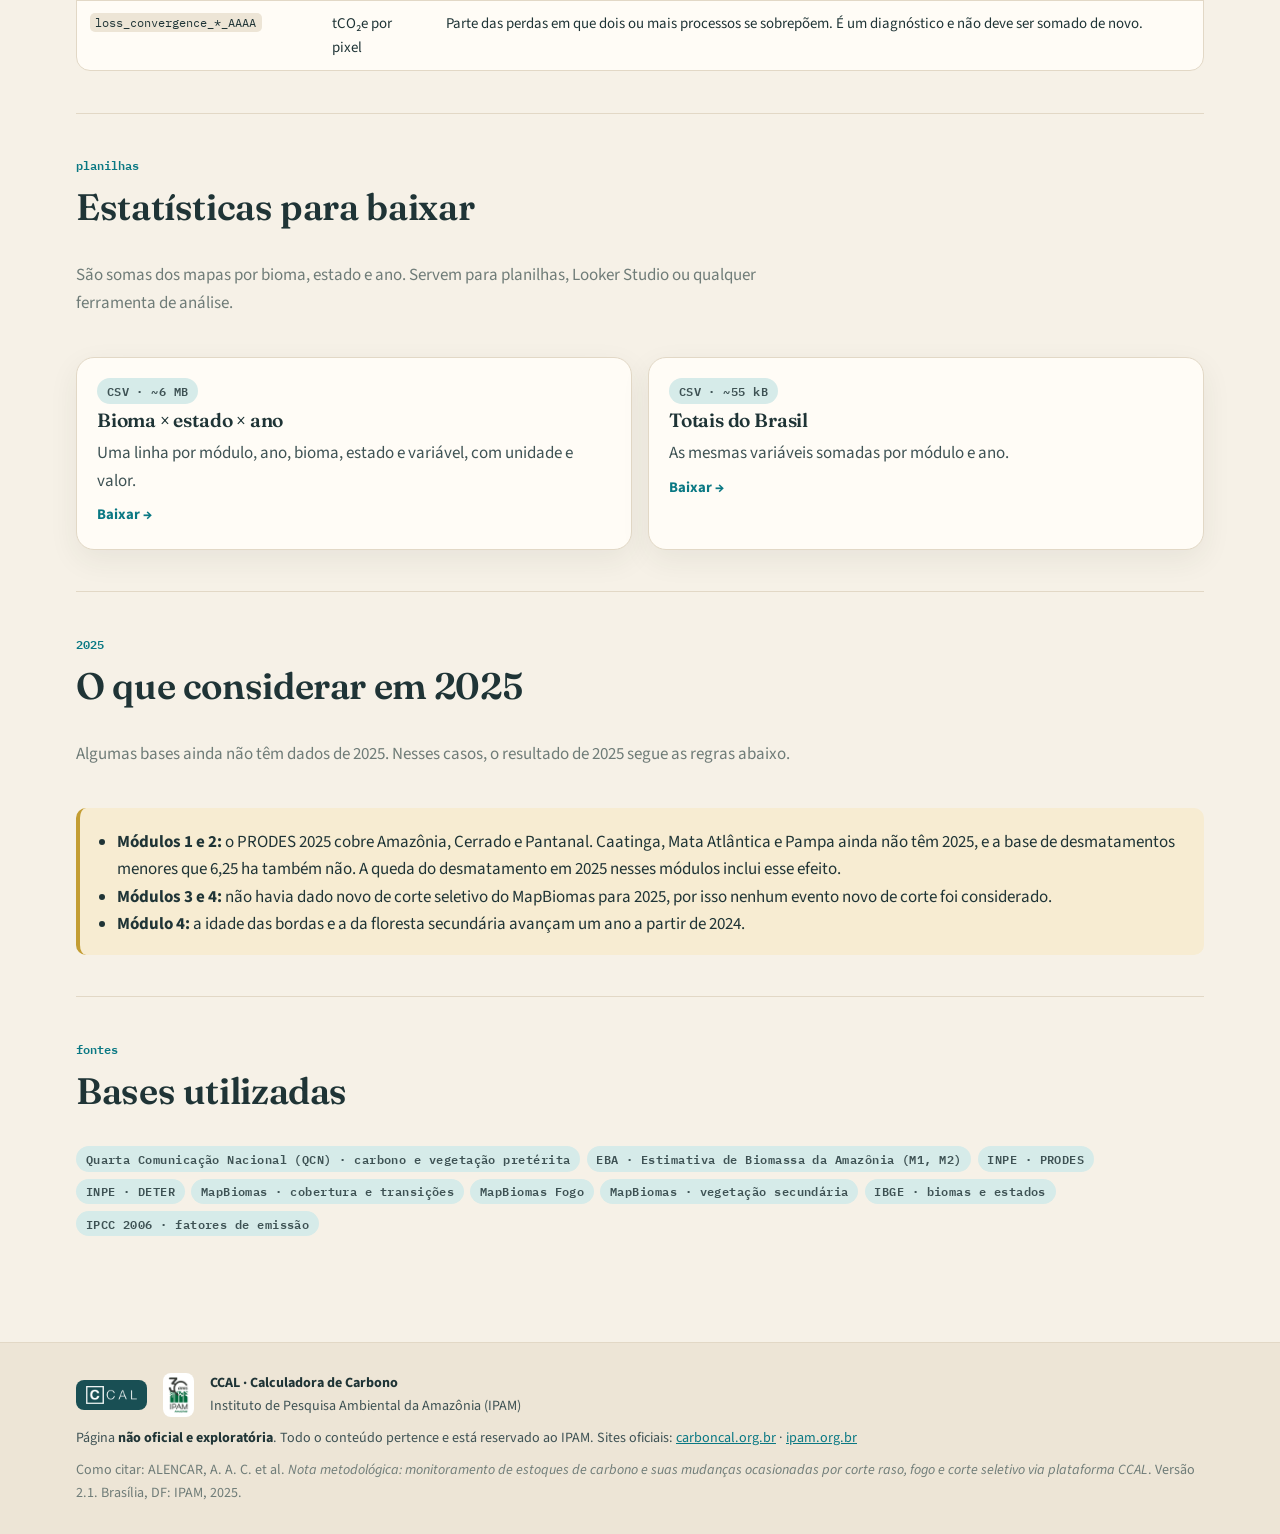
==== commit aeaf5734: "Site: explicita que no M3 o desmatamento inclui a vegetação secundária Co-Authored-By: Claude Opus 5" ====
--- a/docs/dados.html
+++ b/docs/dados.html
@@ -34,9 +34,10 @@
       <thead><tr><th>Camada</th><th>Unidade</th><th>Significado</th></tr></thead>
       <tbody>
         <tr><td><code>stock_AAAA</code></td><td>tC/ha</td><td>Estoque de carbono no ano</td></tr>
-        <tr><td><code>loss_deforestation_AAAA</code></td><td>tCO₂e por pixel</td><td>Emissão por desmatamento (corte raso)</td></tr>
+        <tr><td><code>loss_deforestation_AAAA</code></td><td>tCO₂e por pixel</td><td>Emissão por desmatamento (corte raso). No M3 inclui o desmatamento da vegetação primária e da secundária; no M4, só o da primária.</td></tr>
         <tr><td><code>loss_fire_AAAA</code></td><td>tCO₂e por pixel</td><td>Emissão pelo fogo</td></tr>
         <tr><td><code>loss_selective_logging_AAAA</code></td><td>tCO₂e por pixel</td><td>Emissão por corte seletivo</td></tr>
+        <tr><td><code>loss_deforestation_secondary_AAAA</code></td><td>tCO₂e por pixel</td><td>Emissão por desmatamento da floresta secundária (M4)</td></tr>
         <tr><td><code>loss_edge_AAAA</code></td><td>tCO₂e por pixel</td><td>Emissão por efeito de borda (M4)</td></tr>
         <tr><td><code>loss_grassland_AAAA</code></td><td>tCO₂e por pixel</td><td>CH₄ e N₂O do fogo em campos (M3)</td></tr>
         <tr><td><code>gain_secondary_vegetation_AAAA</code></td><td>tCO₂e por pixel</td><td>Carbono recuperado pela vegetação secundária (M3, M4)</td></tr>
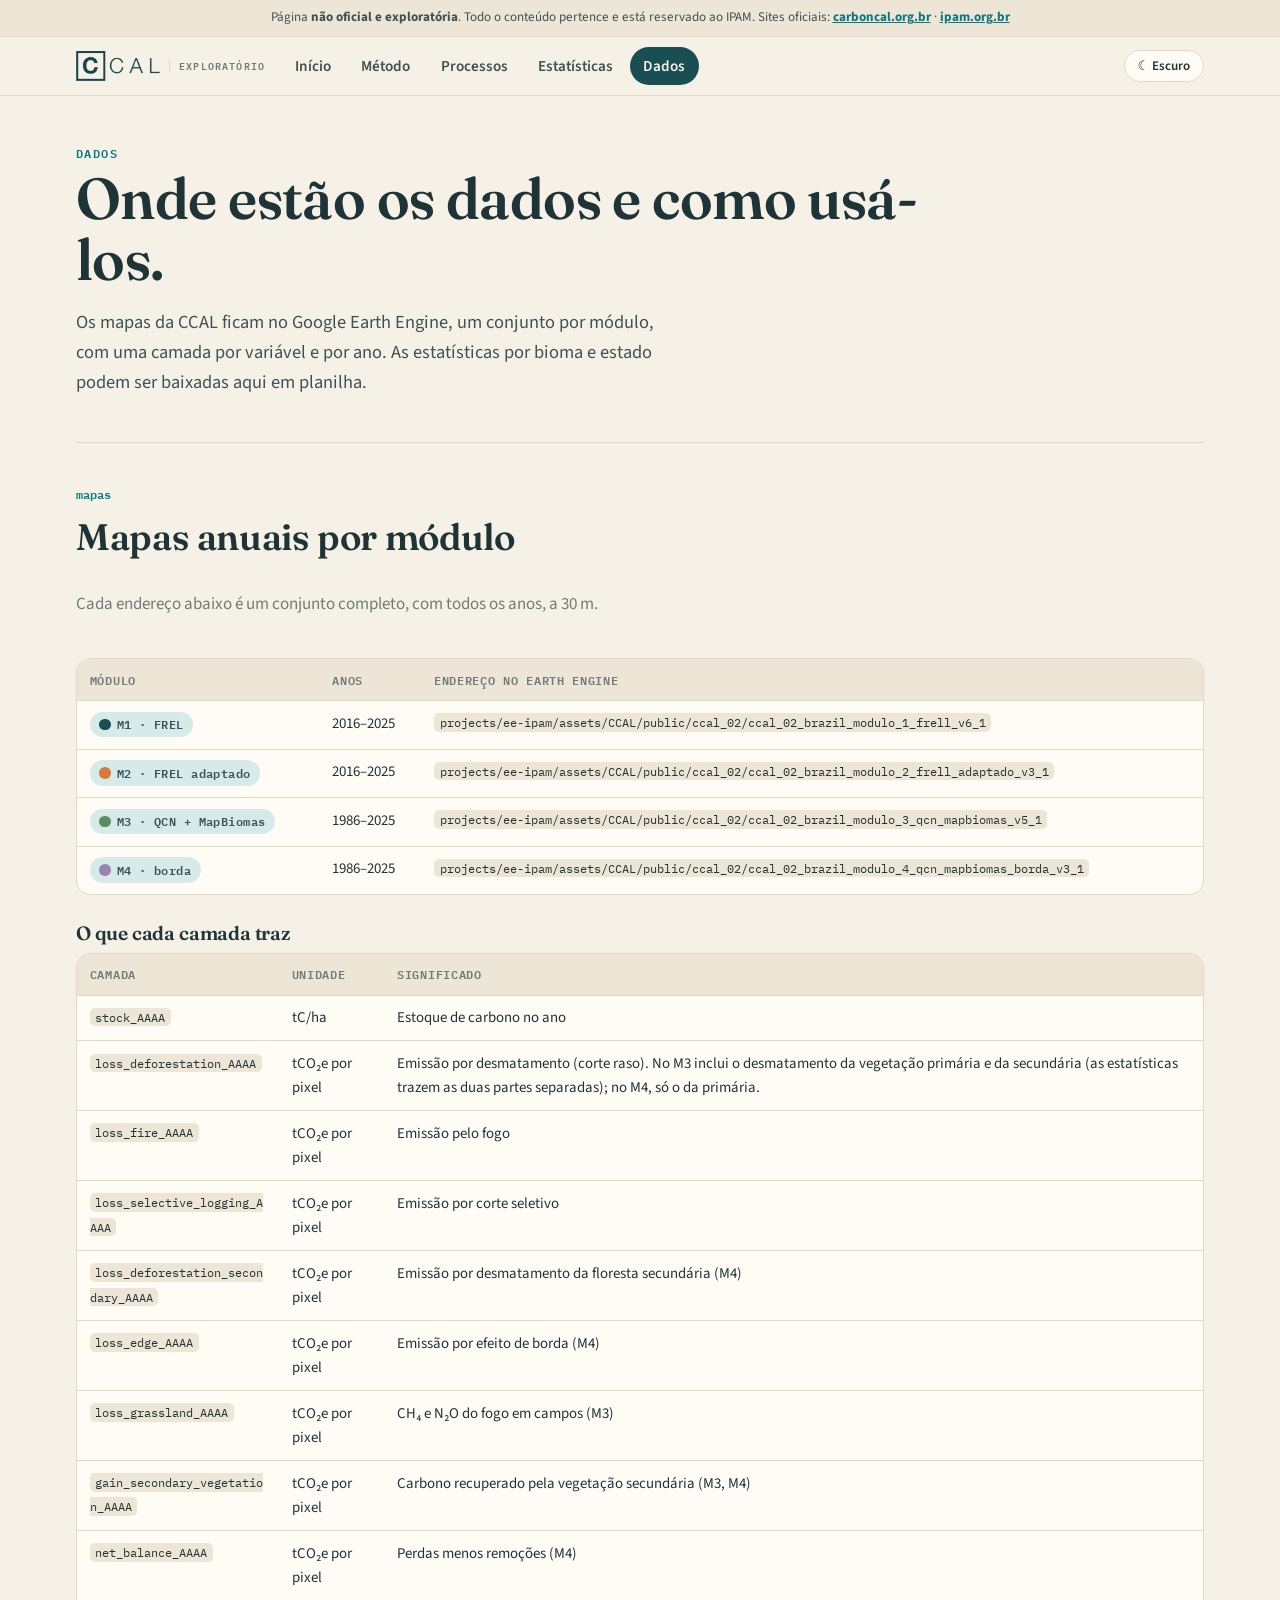
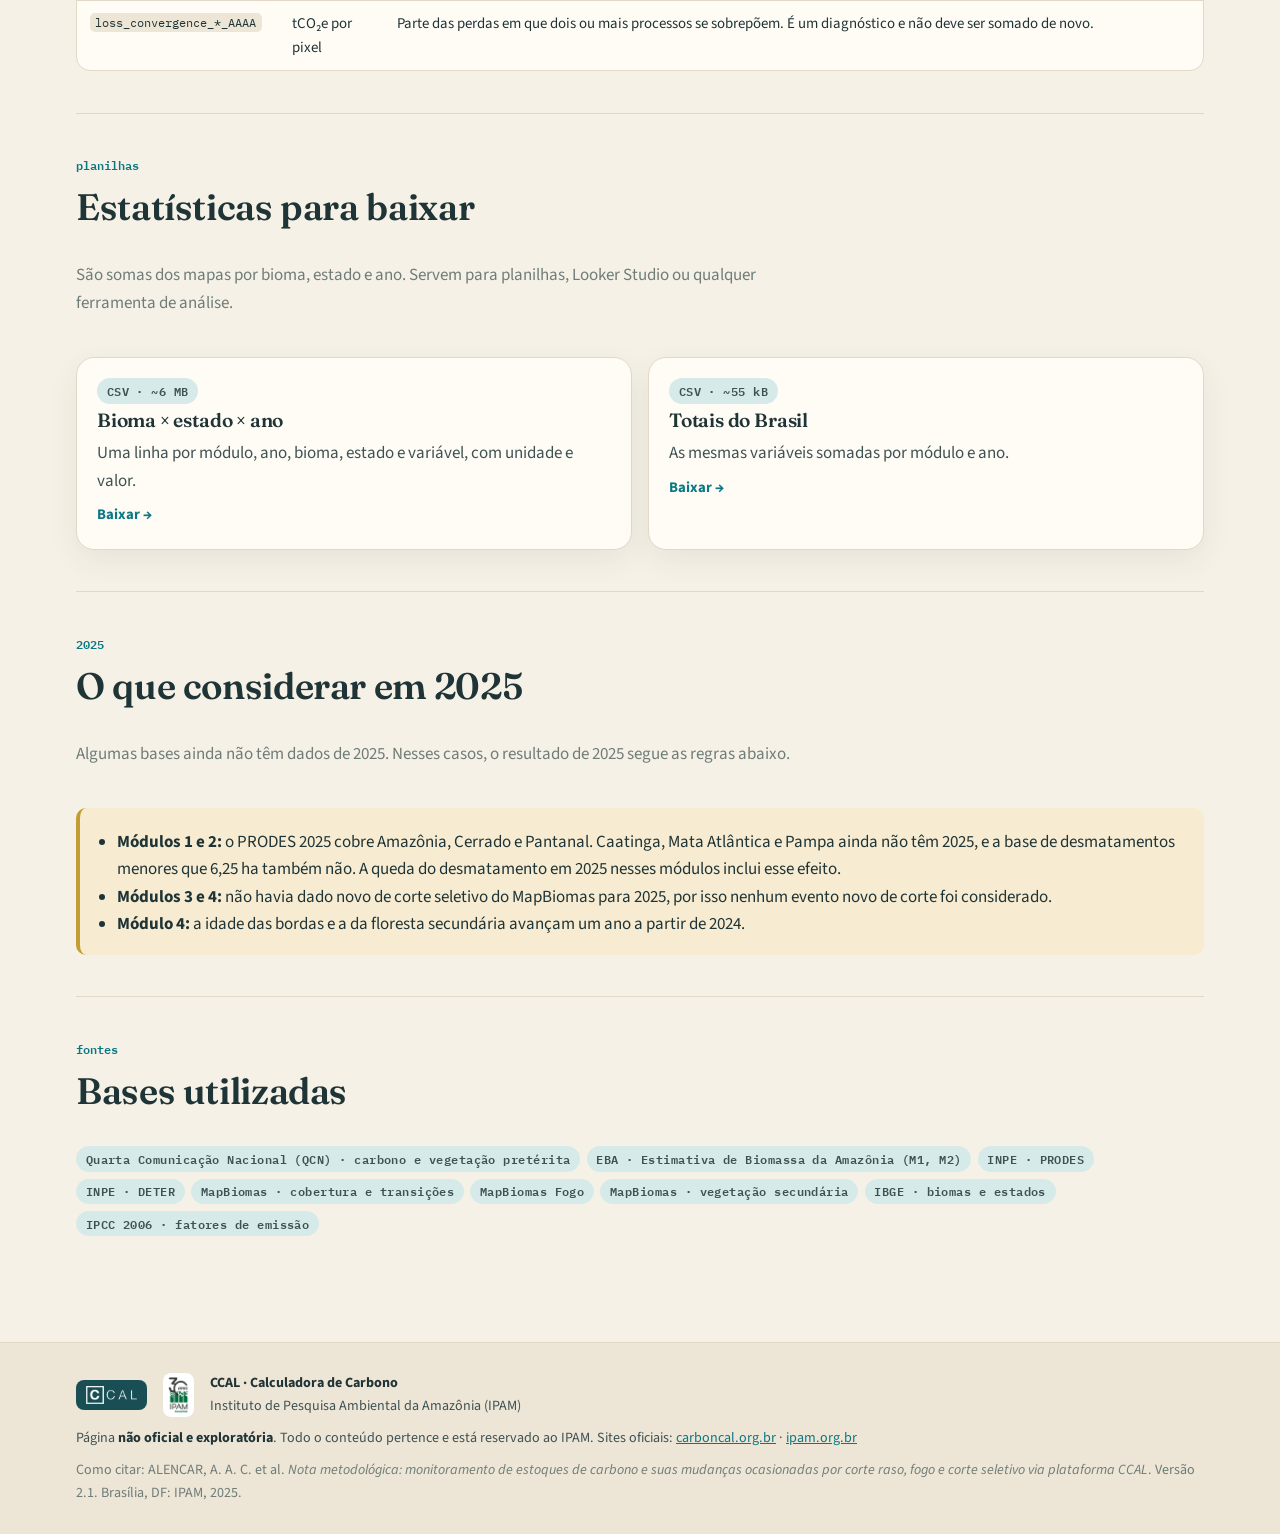
==== commit 3d25b03a: "Estatísticas M3: desmatamento primária × secundária e fogo no ano da queima × anos seguintes - stati" ====
--- a/docs/dados.html
+++ b/docs/dados.html
@@ -34,7 +34,7 @@
       <thead><tr><th>Camada</th><th>Unidade</th><th>Significado</th></tr></thead>
       <tbody>
         <tr><td><code>stock_AAAA</code></td><td>tC/ha</td><td>Estoque de carbono no ano</td></tr>
-        <tr><td><code>loss_deforestation_AAAA</code></td><td>tCO₂e por pixel</td><td>Emissão por desmatamento (corte raso). No M3 inclui o desmatamento da vegetação primária e da secundária; no M4, só o da primária.</td></tr>
+        <tr><td><code>loss_deforestation_AAAA</code></td><td>tCO₂e por pixel</td><td>Emissão por desmatamento (corte raso). No M3 inclui o desmatamento da vegetação primária e da secundária (as estatísticas trazem as duas partes separadas); no M4, só o da primária.</td></tr>
         <tr><td><code>loss_fire_AAAA</code></td><td>tCO₂e por pixel</td><td>Emissão pelo fogo</td></tr>
         <tr><td><code>loss_selective_logging_AAAA</code></td><td>tCO₂e por pixel</td><td>Emissão por corte seletivo</td></tr>
         <tr><td><code>loss_deforestation_secondary_AAAA</code></td><td>tCO₂e por pixel</td><td>Emissão por desmatamento da floresta secundária (M4)</td></tr>
--- a/docs/assets/site.css
+++ b/docs/assets/site.css
@@ -2,7 +2,7 @@
 :root{
   --ink:#1f3436;--ink-2:#3e5254;--muted:#6f7c78;--paper:#f6f1e7;--paper-2:#ede5d6;--card:#fffcf6;--line:#e2d8c6;
   --accent:#097883;--accent-soft:#d6ebe9;--brand:#194f54;--sand:#e8d9bd;
-  --clay:#c9765a;--ochre:#e4b949;--sage:#5d8c5d;--mauve:#9983b1;--sky:#a3c6e7;--rose:#c98f8f;
+  --clay:#c9765a;--ochre:#e4b949;--sage:#5d8c5d;--mauve:#9983b1;--sky:#a3c6e7;--rose:#8f4f57;
   --m1:#194f54;--m2:#d87a3a;--m3:#5d8c5d;--m4:#9983b1;
   --fire:#ef7a5a;--logging:#e4b949;--defor:#c98f8f;--regen:#5d8c5d;--edge:#9983b1;--grass:#c39d33;--stock:#357d7e;--net:#f29a2e;
   --warn-bg:#f7ecd2;--warn-line:#c39d33;
@@ -14,7 +14,7 @@
 :root[data-theme=dark]{
   --ink:#f1e8da;--ink-2:#ddd0bd;--muted:#bba892;--paper:#33291f;--paper-2:#3c3127;--card:#44382d;--line:#5d4c3d;
   --accent:#7cc9c9;--accent-soft:#2f4a48;--brand:#9fd6d2;--sand:#5a4a37;
-  --clay:#e39a7c;--ochre:#efcd70;--sage:#9cc18f;--mauve:#c3aedb;--sky:#b9d5ef;--rose:#e4b0b0;
+  --clay:#e39a7c;--ochre:#efcd70;--sage:#9cc18f;--mauve:#c3aedb;--sky:#b9d5ef;--rose:#f0c2c6;
   --m1:#7cc9c9;--m2:#f0a46d;--m3:#9cc18f;--m4:#c3aedb;
   --fire:#f59a7f;--logging:#efcd70;--defor:#e4b0b0;--regen:#9cc18f;--edge:#c3aedb;--grass:#e2c56a;--stock:#8fcbc7;--net:#f7b866;
   --warn-bg:#4d3d26;--warn-line:#e2c56a;--shadow:0 10px 30px rgba(0,0,0,.25);
